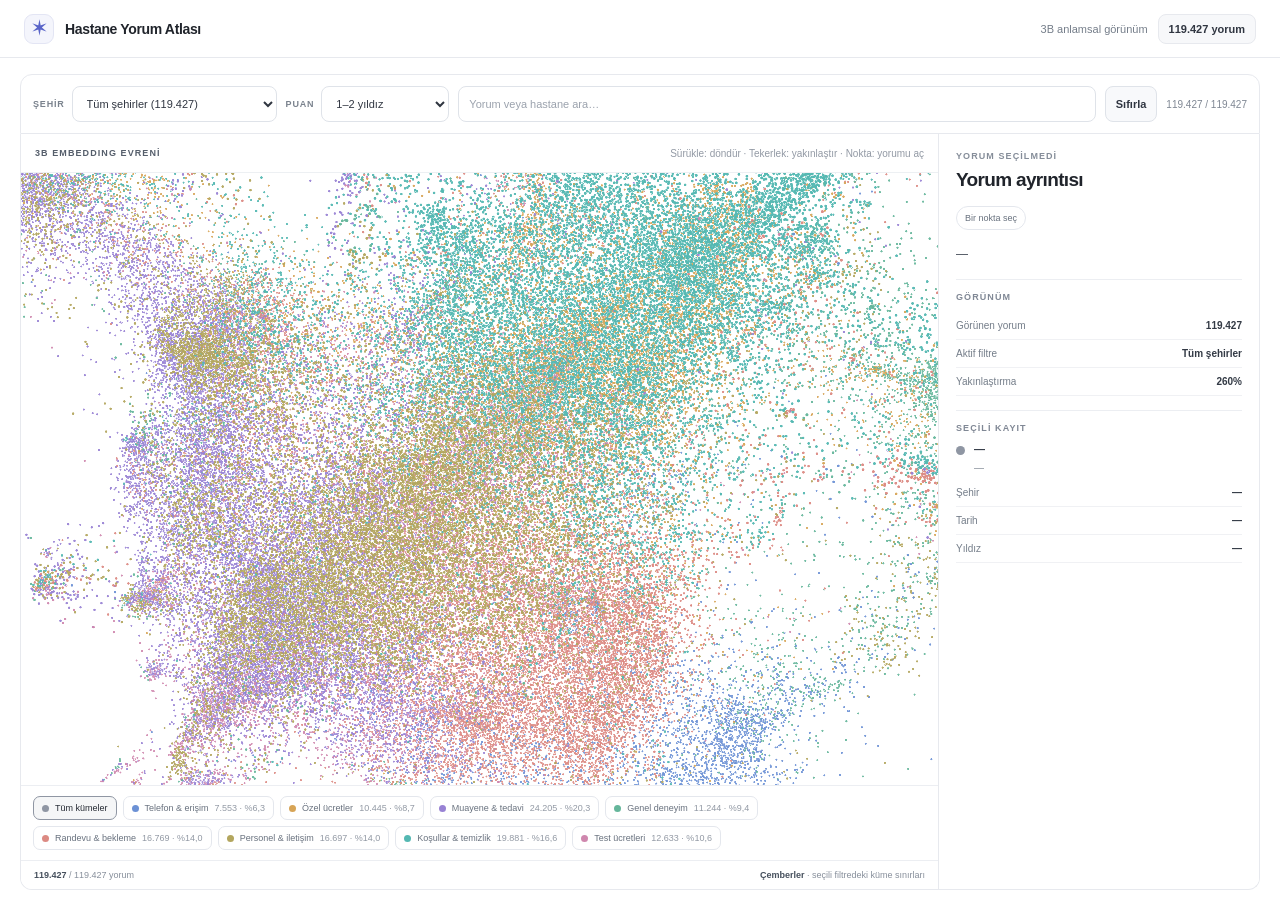
==== index.html @ 1fbe4799 "Initial commit: 3D hospital review atlas" ====
<!doctype html>
<html lang="tr">
<head>
<meta charset="utf-8">
<meta name="viewport" content="width=device-width,initial-scale=1">
<meta name="theme-color" content="#ffffff">
<title>Hastane Yorum Atlas&#305;</title>
<style>
:root{color-scheme:light;--ink:#20242b;--muted:#747d89;--line:#e7e9ee;--surface:#fff;--soft:#f8f9fb;--accent:#5865d8}
*{box-sizing:border-box}html,body{margin:0;min-height:100%;background:#fff;color:var(--ink);font-family:Inter,-apple-system,BlinkMacSystemFont,"Segoe UI",Arial,sans-serif;font-size:13px}body{overflow-x:hidden}
.topbar{height:58px;display:flex;align-items:center;justify-content:space-between;padding:0 24px;border-bottom:1px solid var(--line);background:#fff}.brand{display:flex;align-items:center;gap:11px;font-weight:750;font-size:14px;letter-spacing:-.025em}.brand-mark{width:30px;height:30px;border-radius:9px;border:1px solid #e3e5f4;background:#f4f5fc;color:#5964c8;display:grid;place-items:center;font-size:17px}.topright{display:flex;align-items:center;gap:10px;color:var(--muted);font-size:11px}.count-badge{background:#f7f8fa;border:1px solid var(--line);border-radius:8px;padding:8px 10px;font-variant-numeric:tabular-nums;color:#303641;font-weight:700}
main{padding:16px 20px 22px;max-width:1900px;margin:auto}.toolbar{display:flex;align-items:center;gap:9px;flex-wrap:wrap;padding:11px 12px;border:1px solid var(--line);border-radius:12px 12px 0 0;background:#fff}.control{display:flex;align-items:center;gap:7px}.control label{font-size:9px;letter-spacing:.09em;text-transform:uppercase;color:#7a828d;font-weight:800;white-space:nowrap}.control select,.search-input,.small-btn{height:36px;border:1px solid #dfe3e9;border-radius:8px;background:#fff;color:#303641;padding:0 10px;font:inherit;font-size:11px;outline:none}.control select:focus,.search-input:focus{border-color:#8e98de;box-shadow:0 0 0 3px #6773d514}.city-control select{width:205px}.rating-control select{width:128px}.search-control{flex:1;min-width:170px}.search-input{width:100%;min-width:150px}.search-input::placeholder{color:#9ba2ad}.small-btn{cursor:pointer;font-weight:650;white-space:nowrap;background:#f8f9fb}.small-btn:hover{background:#f0f2f6}.filter-count{margin-left:auto;font-size:10px;color:#7f8793;white-space:nowrap;font-variant-numeric:tabular-nums}
.workspace{display:grid;grid-template-columns:minmax(0,1fr) 320px;border:1px solid var(--line);border-top:0;border-radius:0 0 12px 12px;overflow:hidden;background:#fff;min-height:630px}.map-panel{min-width:0;display:flex;flex-direction:column;border-right:1px solid var(--line)}.mapbar{min-height:39px;padding:9px 14px;display:flex;align-items:center;justify-content:space-between;gap:10px;border-bottom:1px solid #edf0f3;background:#fff}.mapbar-title{font-size:9px;letter-spacing:.12em;font-weight:800;color:#555e6b}.mapbar-help{font-size:10px;color:#9299a4;text-align:right}.canvas-wrap{position:relative;min-height:490px;height:min(68vh,790px);background:#fff;overflow:hidden;touch-action:none}.canvas-wrap canvas{display:block;width:100%;height:100%;outline:none;cursor:grab}.loading-cover{position:absolute;inset:0;z-index:5;display:flex;flex-direction:column;align-items:center;justify-content:center;gap:11px;background:#ffffffef;color:#343b46}.loading-cover[hidden]{display:none}.loader-ring{width:30px;height:30px;border:2px solid #e8eaf1;border-top-color:#6672d5;border-radius:50%;animation:spin .8s linear infinite}@keyframes spin{to{transform:rotate(360deg)}}.loading-text{font-size:12px;font-weight:700}.loading-sub{font-size:10px;color:#89919c}.tooltip{position:absolute;display:none;z-index:4;pointer-events:none;max-width:285px;padding:10px 12px;border:1px solid #e1e4eb;border-radius:9px;background:#fff;box-shadow:0 8px 24px #1b24331a;color:#303641;font-size:10px;line-height:1.55}.tooltip strong{display:block;color:#4954be;font-size:10px;margin-bottom:3px}.legend{display:flex;gap:6px;flex-wrap:wrap;padding:10px 12px;border-top:1px solid #eceef2;border-bottom:1px solid #eceef2;background:#fff}.legend-btn{display:flex;align-items:center;gap:6px;padding:6px 8px;border:1px solid #e4e7ed;border-radius:7px;background:#fff;color:#68717e;font-size:9px;cursor:pointer;transition:background .14s,border-color .14s,color .14s}.legend-btn:hover{border-color:#bac0d0;color:#303641}.legend-btn[aria-pressed="true"]{border-color:var(--topic-color);background:color-mix(in srgb,var(--topic-color) 9%,#fff);color:#262b34}.legend-swatch{width:7px;height:7px;border-radius:50%;background:var(--topic-color);flex:none}.legend-btn small{font-size:9px;color:#9299a4}.map-footer{display:flex;justify-content:space-between;gap:10px;flex-wrap:wrap;padding:9px 13px;color:#878f9b;background:#fff;font-size:9px}.map-footer strong{color:#46505d;font-weight:750}
.side-panel{min-width:0;display:flex;flex-direction:column;gap:14px;padding:17px;background:#fff;max-height:calc(min(68vh,790px) + 39px + 100px);overflow:auto}.side-kicker{font-size:9px;font-weight:800;letter-spacing:.12em;color:#858d99;text-transform:uppercase}.side-panel h2{margin:-7px 0 0;font-size:19px;line-height:1.25;letter-spacing:-.035em;overflow-wrap:anywhere;font-weight:700}.side-meta{display:flex;gap:6px;flex-wrap:wrap}.meta-pill{border:1px solid #e4e7ed;border-radius:99px;background:#fff;padding:6px 8px;color:#68717e;font-size:9px}.rating-pill{background:#faf7ee;border-color:#ece2c7;color:#8a6b2b}.side-text{font-size:12px;line-height:1.8;color:#454d58;margin:0;overflow-wrap:anywhere;white-space:pre-wrap}.side-section{padding-top:12px;border-top:1px solid #eceef2}.side-section h3{font-size:9px;letter-spacing:.12em;color:#808895;margin:0 0 10px;text-transform:uppercase;font-weight:800}.metric-row{display:flex;align-items:flex-start;justify-content:space-between;gap:10px;padding:8px 0;border-bottom:1px solid #f0f1f4;font-size:10px;color:#747d89}.metric-row strong{color:#333a45;font-size:10px;text-align:right;font-variant-numeric:tabular-nums;font-weight:650;max-width:190px;overflow-wrap:anywhere}.cluster-detail{display:flex;align-items:flex-start;gap:9px;margin-bottom:3px}.cluster-detail>div{min-width:0;overflow-wrap:anywhere}.cluster-detail strong{display:block;font-size:11px;color:#343b46;margin-bottom:4px}.cluster-dot{width:9px;height:9px;border-radius:50%;flex:none;margin-top:3px}.muted{color:#89919c;font-size:10px;line-height:1.7}.side-bottom{margin-top:auto;padding-top:12px;border-top:1px solid #eceef2;color:#969da7;font-size:9px;line-height:1.7}
@media(max-width:1100px){main{padding:12px}.workspace{grid-template-columns:minmax(0,1fr) 285px}.city-control select{width:175px}.canvas-wrap{height:60vh;min-height:420px}.side-panel{padding:13px;max-height:calc(60vh + 140px)}}@media(max-width:780px){.topbar{padding:0 13px}main{padding:10px 7px}.workspace{grid-template-columns:1fr}.map-panel{border-right:0}.canvas-wrap{height:58vh;min-height:370px}.side-panel{max-height:none;border-top:1px solid var(--line);padding:15px}.filters{gap:7px}.control{flex:1}.city-control select,.rating-control select{width:100%}.search-control{flex-basis:100%;order:5}.filter-count{margin:0;flex-basis:100%}.mapbar{align-items:flex-start;flex-direction:column;gap:5px}.mapbar-help{text-align:left}.topright .context{display:none}}
@media(prefers-reduced-motion:reduce){.loader-ring{animation:none}.legend-btn{transition:none}}
</style>
</head>
<body>
<header class="topbar"><div class="brand"><span class="brand-mark">&#10038;</span><span>Hastane Yorum Atlas&#305;</span></div><div class="topright"><span class="context">3B anlamsal g&#246;r&#252;n&#252;m</span><span class="count-badge">119.427 yorum</span></div></header>
<main>
<section class="toolbar" aria-label="Filtreler">
 <div class="control city-control"><label for="citySelect">&#350;ehir</label><select id="citySelect"><option value="-1">T&#252;m &#351;ehirler</option></select></div>
 <div class="control rating-control"><label for="ratingSelect">Puan</label><select id="ratingSelect"><option value="0">1&#8211;2 y&#305;ld&#305;z</option><option value="1">Sadece 1 y&#305;ld&#305;z</option><option value="2">Sadece 2 y&#305;ld&#305;z</option></select></div>
 <div class="control search-control"><input class="search-input" id="textSearch" type="search" placeholder="Yorum veya hastane ara&#8230;" aria-label="Yorum veya hastane ara"></div>
 <button class="small-btn" id="resetView" type="button">S&#305;f&#305;rla</button><span class="filter-count" id="filterCount">119.427 yorum</span>
</section>
<section class="workspace">
 <div class="map-panel">
  <div class="mapbar"><span class="mapbar-title">3B EMBEDDING EVREN&#304;</span><span class="mapbar-help">S&#252;r&#252;kle: d&#246;nd&#252;r &middot; Tekerlek: yak&#305;nla&#351;t&#305;r &middot; Nokta: yorumu a&#231;</span></div>
  <div class="canvas-wrap" id="canvasWrap"><canvas id="universe" tabindex="0" aria-label="3 boyutlu yorum embedding evreni"></canvas><div class="tooltip" id="tooltip"></div><div class="loading-cover" id="loading"><div class="loader-ring"></div><div class="loading-text" id="loadingText">3B evren haz&#305;rlan&#305;yor&#8230;</div><div class="loading-sub" id="loadingSub">Ger&#231;ek embedding koordinatlar&#305; y&#252;kleniyor</div></div></div>
  <div class="legend" id="topicLegend" aria-label="K&#252;me filtreleri"><button type="button" class="legend-btn" data-topic="-1" aria-pressed="true" style="--topic-color:#8f96a3"><i class="legend-swatch"></i>T&#252;m k&#252;meler</button></div>
  <div class="map-footer"><span id="visibleSummary"><strong>119.427</strong> yorum</span><span><strong>&#199;emberler</strong> &middot; se&#231;ili filtredeki k&#252;me s&#305;n&#305;rlar&#305;</span></div>
 </div>
 <aside class="side-panel" aria-live="polite">
  <div class="side-kicker" id="detailKicker">YORUM SE&#199;&#304;LMED&#304;</div><h2 id="detailTitle">Yorum ayr&#305;nt&#305;s&#305;</h2>
  <div class="side-meta" id="detailMeta"><span class="meta-pill">Bir nokta se&#231;</span></div>
  <p class="side-text" id="detailText">&#8212;</p>
  <div class="side-section"><h3>G&#246;r&#252;n&#252;m</h3><div class="metric-row"><span>G&#246;r&#252;nen yorum</span><strong id="visibleMetric">119.427</strong></div><div class="metric-row"><span>Aktif filtre</span><strong id="activeFilterMetric">T&#252;m &#351;ehirler</strong></div><div class="metric-row"><span>Yak&#305;nla&#351;t&#305;rma</span><strong id="zoomMetric">100%</strong></div></div>
  <div class="side-section"><h3>Se&#231;ili kay&#305;t</h3><div class="cluster-detail"><i class="cluster-dot" id="detailColor" style="background:#7a82d7"></i><div><strong id="detailCluster">&#8212;</strong><div class="muted" id="detailPlace">&#8212;</div></div></div>
   <div class="metric-row"><span>&#350;ehir</span><strong id="detailCity">&#8212;</strong></div><div class="metric-row"><span>Tarih</span><strong id="detailDate">&#8212;</strong></div><div class="metric-row"><span>Y&#305;ld&#305;z</span><strong id="detailRating">&#8212;</strong></div>
  </div>
 </aside>
</section>
</main>
<script>
(() => {
'use strict';
const $ = id => document.getElementById(id);
const canvas=$('universe'),wrap=$('canvasWrap'),tooltip=$('tooltip');
const gl=canvas.getContext('webgl',{alpha:false,antialias:true,depth:true,stencil:false,preserveDrawingBuffer:false});
let data=null,points=[],places=[],cities=[],topics=[],frameData=null;
let visible=new Int32Array(0),visibleN=0,positions=new Float32Array(0),screenXY=new Float32Array(0),screenDepth=new Float32Array(0),spatial=new Map(),gridCols=1,gridCell=17;
let width=800,height=520,dpr=1,aspect=1,zoom=2.6,yaw=.52,pitch=-.2,panX=0,panY=0,cityFilter=-1,ratingFilter=0,topicFilter=-1,searchTerm='',selectedPoint=-1,hoveredPoint=-1,drag=null,didDrag=false,glProgram=null,pointBuffer=null,lineBuffer=null,markerBuffer=null,glReady=false;
const COLORS=['#6c91d5','#d7a456','#9882d4','#65b69b','#dc8a83','#b3a65e','#54b8b2','#cf87ae'];
const compact=n=>Number(n||0).toLocaleString('tr-TR');
const U=(...codes)=>String.fromCharCode(...codes);
const CITY_ALL='T'+U(252)+'m '+U(351)+'ehirler';
const CITY_UNKNOWN=U(350)+'ehir bilinmiyor';
const DASH=U(8212);

const dateFromDay=d=>{const x=new Date(Date.UTC(2000,0,1)+Number(d)*86400000);return x.toLocaleDateString('tr-TR',{day:'2-digit',month:'long',year:'numeric',timeZone:'UTC'})};
const esc=s=>String(s??'').replace(/[&<>"']/g,c=>({'&':'&amp;','<':'&lt;','>':'&gt;','"':'&quot;',"'":'&#39;'}[c]));
function setLoading(a,b){$('loadingText').textContent=a;$('loadingSub').textContent=b}
function rgba(hex,a){const h=hex.replace('#','');return 'rgba('+parseInt(h.slice(0,2),16)+','+parseInt(h.slice(2,4),16)+','+parseInt(h.slice(4,6),16)+','+a+')'}
function initGL(){
 if(!gl)throw new Error('WebGL etkin degil. Guncel Chrome veya Edge ile ac.');
 const vs=`attribute vec3 aPosition; attribute vec3 aColor; attribute float aSize; uniform vec2 uCanvas; uniform float uYaw; uniform float uPitch; uniform float uZoom; uniform float uPixelRatio; uniform vec2 uPan; varying vec3 vColor; varying float vAlpha; void main(){float cy=cos(uYaw),sy=sin(uYaw),cx=cos(uPitch),sx=sin(uPitch);float rx=cy*aPosition.x+sy*aPosition.z;float rz=-sy*aPosition.x+cy*aPosition.z;float ry=cx*aPosition.y-sx*rz;float rz2=sx*aPosition.y+cx*rz;float dist=max(0.22,3.4-rz2);float focal=1.85*uZoom;float aspect=uCanvas.x/uCanvas.y;float nx=rx*focal/aspect+2.0*uPan.x/uCanvas.x*dist;float ny=ry*focal-2.0*uPan.y/uCanvas.y*dist;float far=50.0,near=0.08;float zc=((far+near)/(far-near))*dist-(2.0*far*near)/(far-near);gl_Position=vec4(nx,ny,zc,dist);gl_PointSize=aSize*uPixelRatio*clamp(2.65/dist,0.75,3.6)*clamp(sqrt(sqrt(uZoom)),1.0,1.8);vColor=aColor;vAlpha=clamp(1.12-dist*0.065,0.55,1.0);}`;
 const fs=`precision mediump float; varying vec3 vColor; varying float vAlpha; uniform float uRound; void main(){float a=1.0;if(uRound>0.5){float d=length(gl_PointCoord-vec2(0.5));if(uRound>1.5){if(d<0.32||d>0.5)discard;a=1.0-smoothstep(0.44,0.5,d);}else{if(d>0.5)discard;a=1.0-smoothstep(0.28,0.5,d);}}gl_FragColor=vec4(vColor,a*vAlpha);}`;
 const compile=(type,src)=>{const sh=gl.createShader(type);gl.shaderSource(sh,src);gl.compileShader(sh);if(!gl.getShaderParameter(sh,gl.COMPILE_STATUS))throw new Error(gl.getShaderInfoLog(sh)||'Shader derlenemedi');return sh};
 glProgram=gl.createProgram();gl.attachShader(glProgram,compile(gl.VERTEX_SHADER,vs));gl.attachShader(glProgram,compile(gl.FRAGMENT_SHADER,fs));gl.linkProgram(glProgram);if(!gl.getProgramParameter(glProgram,gl.LINK_STATUS))throw new Error(gl.getProgramInfoLog(glProgram)||'WebGL program baglanamadi');gl.useProgram(glProgram);
 glProgram.aPosition=gl.getAttribLocation(glProgram,'aPosition');glProgram.aColor=gl.getAttribLocation(glProgram,'aColor');glProgram.aSize=gl.getAttribLocation(glProgram,'aSize');
 for(const n of ['uCanvas','uYaw','uPitch','uZoom','uPixelRatio','uPan','uRound'])glProgram[n]=gl.getUniformLocation(glProgram,n);
 pointBuffer=gl.createBuffer();lineBuffer=gl.createBuffer();markerBuffer=gl.createBuffer();gl.enable(gl.BLEND);gl.blendFunc(gl.SRC_ALPHA,gl.ONE_MINUS_SRC_ALPHA);gl.enable(gl.DEPTH_TEST);gl.depthFunc(gl.LEQUAL);glReady=true;
}
function setupAttrs(buffer){gl.bindBuffer(gl.ARRAY_BUFFER,buffer);const stride=7*4;gl.enableVertexAttribArray(glProgram.aPosition);gl.vertexAttribPointer(glProgram.aPosition,3,gl.FLOAT,false,stride,0);gl.enableVertexAttribArray(glProgram.aColor);gl.vertexAttribPointer(glProgram.aColor,3,gl.FLOAT,false,stride,12);gl.enableVertexAttribArray(glProgram.aSize);gl.vertexAttribPointer(glProgram.aSize,1,gl.FLOAT,false,stride,24)}
async function loadData(){
 initGL();setLoading('3B evren yukleniyor...','119 bin yorumun uzaydaki koordinatlari okunuyor');
 const response=await fetch('./review-universe.json.gz',{cache:'no-store'});if(!response.ok)throw new Error('Yorum verisi yuklenemedi (HTTP '+response.status+').');if(!('DecompressionStream'in window))throw new Error('Bu tarayici sikistirilmis veriyi acamiyor.');
 const stream=response.body.pipeThrough(new DecompressionStream('gzip'));const raw=await new Response(stream).text();setLoading('Noktalar hazirlaniyor...','3B koordinatlar ve filtreler baglaniyor');data=JSON.parse(raw);
 if(data.dimensions!==3||data.points.some(p=>p.length!==9))throw new Error('3B koordinat dosyasi henuz hazir degil. Sayfayi yenile.');
 points=data.points;places=data.places;cities=data.cities;topics=data.topics;screenXY=new Float32Array(points.length*2);screenDepth=new Float32Array(points.length);positions=new Float32Array(points.length*3);
 let sum=[0,0,0];for(const p of points){sum[0]+=p[0];sum[1]+=p[1];sum[2]+=p[2]}const mean=sum.map(v=>v/points.length);let sq=[0,0,0];for(const p of points)for(let a=0;a<3;a++)sq[a]+=(p[a]-mean[a])**2;const sd=sq.map(v=>Math.sqrt(v/points.length));const scale=Math.max(...sd);
 let radii=new Float32Array(points.length);for(let i=0;i<points.length;i++){const p=points[i];let x=(p[0]-mean[0])/scale,y=(p[1]-mean[1])/scale,z=(p[2]-mean[2])/scale;positions[i*3]=x;positions[i*3+1]=y;positions[i*3+2]=z;radii[i]=Math.hypot(x,y,z)}radii.sort();const r90=radii[Math.floor((radii.length-1)*.90)];const factor=1.3/Math.max(r90,1e-5);for(let i=0;i<positions.length;i++)positions[i]*=factor;
 $('citySelect').innerHTML='<option value="-1">T&#252;m &#351;ehirler ('+compact(data.count)+')</option>'+cities.map(c=>'<option value="'+c.id+'">'+esc(c.name)+' &middot; '+compact(c.count)+'</option>').join('');
 $('topicLegend').innerHTML='<button type="button" class="legend-btn" data-topic="-1" aria-pressed="true" style="--topic-color:#8f96a3"><i class="legend-swatch"></i>T&#252;m k&#252;meler</button>'+topics.map((t,i)=>'<button type="button" class="legend-btn" data-topic="'+t.id+'" aria-pressed="false" style="--topic-color:'+COLORS[i]+'"><i class="legend-swatch"></i>'+esc(t.short)+' <small>'+compact(t.count)+' &middot; %'+Number(t.share||0).toLocaleString('tr-TR',{minimumFractionDigits:1,maximumFractionDigits:1})+'</small></button>').join('');
 $('topicLegend').querySelectorAll('[data-topic]').forEach(b=>b.addEventListener('click',()=>{topicFilter=Number(b.dataset.topic);selectedPoint=-1;showDefaultDetail();rebuildVisible()}));
 $('loading').hidden=true;zoom=2.6;yaw=.52;pitch=-.2;panX=0;panY=0;sizeCanvas();rebuildVisible();
}
function sizeCanvas(){const r=wrap.getBoundingClientRect();width=Math.max(300,r.width);height=Math.max(300,r.height);dpr=Math.min(window.devicePixelRatio||1,2);canvas.width=Math.round(width*dpr);canvas.height=Math.round(height*dpr);canvas.style.width=width+'px';canvas.style.height=height+'px';if(glReady){gl.viewport(0,0,canvas.width,canvas.height);draw()}}
function projectIndex(i){const x=positions[i*3],y=positions[i*3+1],z=positions[i*3+2],cy=Math.cos(yaw),sy=Math.sin(yaw),cx=Math.cos(pitch),sx=Math.sin(pitch);const rx=cy*x+sy*z,rz=-sy*x+cy*z,ry=cx*y-sx*rz,rz2=sx*y+cx*rz,dist=Math.max(.22,3.4-rz2),f=1.85*zoom;return [width/2+rx*f*height/(2*dist)+panX,height/2-ry*f*height/(2*dist)+panY,dist]}
function quantile(a,q){if(!a.length)return 0;a.sort((x,y)=>x-y);return a[Math.min(a.length-1,Math.floor((a.length-1)*q))]}
function hexRGB(hex){return [parseInt(hex.slice(1,3),16)/255,parseInt(hex.slice(3,5),16)/255,parseInt(hex.slice(5,7),16)/255]}
function makeBuffers(){const stride=7;const arr=new Float32Array(visibleN*stride);let n=0;for(const i of visible){const p=points[i],pos=i*3,col=hexRGB(COLORS[p[3]]||'#9ba2ac');arr[n++]=positions[pos];arr[n++]=positions[pos+1];arr[n++]=positions[pos+2];arr[n++]=col[0];arr[n++]=col[1];arr[n++]=col[2];arr[n++]=2.7}gl.bindBuffer(gl.ARRAY_BUFFER,pointBuffer);gl.bufferData(gl.ARRAY_BUFFER,arr,gl.DYNAMIC_DRAW);frameData={pointVertices:visibleN,lineVertices:0};}
function draw(rebuildHitMap=true){
 if(!data||!glReady)return;
 gl.viewport(0,0,canvas.width,canvas.height);gl.clearColor(1,1,1,1);gl.clear(gl.COLOR_BUFFER_BIT|gl.DEPTH_BUFFER_BIT);gl.useProgram(glProgram);
 gl.uniform2f(glProgram.uCanvas,width,height);gl.uniform1f(glProgram.uYaw,yaw);gl.uniform1f(glProgram.uPitch,pitch);gl.uniform1f(glProgram.uZoom,zoom);gl.uniform1f(glProgram.uPixelRatio,dpr);gl.uniform2f(glProgram.uPan,panX,panY);
 gl.uniform1f(glProgram.uRound,1);setupAttrs(pointBuffer);gl.drawArrays(gl.POINTS,0,frameData?frameData.pointVertices:0);
 if(rebuildHitMap){
  spatial=new Map();gridCols=Math.max(1,Math.ceil(width/gridCell));
  for(let z=0;z<visible.length;z++){const i=visible[z],[x,y,d]=projectIndex(i);screenXY[i*2]=x;screenXY[i*2+1]=y;screenDepth[i]=d;if(x < -6||y < -6||x>width+6||y>height+6)continue;const key=Math.floor(y/gridCell)*gridCols+Math.floor(x/gridCell);let a=spatial.get(key);if(!a){a=[];spatial.set(key,a)}a.push(i)}
 }
 gl.disable(gl.DEPTH_TEST);
 if(selectedPoint>=0&&isVisible(selectedPoint))drawHighlight(selectedPoint,true);
 if(hoveredPoint>=0&&hoveredPoint!==selectedPoint&&isVisible(hoveredPoint))drawHighlight(hoveredPoint,false);
 gl.enable(gl.DEPTH_TEST);
}
function drawHighlight(i,isSelected){
 const p=points[i];if(!p)return;
 const pos=i*3,col=hexRGB(COLORS[p[3]]||'#6978dc');
 const emit=(size,rgb,mode)=>{const v=new Float32Array([positions[pos],positions[pos+1],positions[pos+2],rgb[0],rgb[1],rgb[2],size]);gl.bindBuffer(gl.ARRAY_BUFFER,markerBuffer);gl.bufferData(gl.ARRAY_BUFFER,v,gl.DYNAMIC_DRAW);setupAttrs(markerBuffer);gl.uniform1f(glProgram.uRound,mode);gl.drawArrays(gl.POINTS,0,1)};
 // Soft topic-coloured halo, bright outline, then a white core make the target unmistakable.
 emit(isSelected?15:11,col,1);
 emit(isSelected?19:14,[0.98,0.99,1.0],2);
 emit(isSelected?5.2:4.1,[1.0,1.0,1.0],1);
}
function rebuildVisible(){if(!data)return;const ids=[],terms=searchTerm?searchTerm.toLocaleLowerCase('tr-TR'):'';for(let i=0;i<points.length;i++){const p=points[i];if(cityFilter>=0&&p[4]!==cityFilter)continue;if(topicFilter>=0&&p[3]!==topicFilter)continue;if(ratingFilter>0&&p[5]!==ratingFilter)continue;if(terms&& !String(p[8]).toLocaleLowerCase('tr-TR').includes(terms)&&!(places[p[7]]?.name||'').toLocaleLowerCase('tr-TR').includes(terms))continue;ids.push(i)}visible=Int32Array.from(ids);visibleN=visible.length;makeBuffers();if(hoveredPoint>=0&&!isVisible(hoveredPoint))hoveredPoint=-1;renderFilters();draw();if(selectedPoint>=0&&!isVisible(selectedPoint)){selectedPoint=-1;showDefaultDetail()}}
function isVisible(i){const p=points[i];return(cityFilter<0||p[4]===cityFilter)&&(topicFilter<0||p[3]===topicFilter)&&(!ratingFilter||p[5]===ratingFilter)&&(!searchTerm||(String(p[8]).toLocaleLowerCase('tr-TR').includes(searchTerm.toLocaleLowerCase('tr-TR'))||(places[p[7]]?.name||'').toLocaleLowerCase('tr-TR').includes(searchTerm.toLocaleLowerCase('tr-TR'))))}
function renderFilters(){
 $('topicLegend').querySelectorAll('[data-topic]').forEach(b=>b.setAttribute('aria-pressed',String(Number(b.dataset.topic)===topicFilter)));
 $('filterCount').textContent=compact(visibleN)+' / '+compact(points.length);$('visibleMetric').textContent=compact(visibleN);
 $('activeFilterMetric').textContent=(cityFilter<0?CITY_ALL:(cities[cityFilter]?.name||CITY_UNKNOWN))+(topicFilter>=0?' '+U(183)+' '+topics[topicFilter].short:'');
 $('zoomMetric').textContent=Math.round(zoom*100)+'%';$('visibleSummary').innerHTML='<strong>'+compact(visibleN)+'</strong> / '+compact(points.length)+' yorum';
}
function nearestAt(x,y){const gx=Math.floor(x/gridCell),gy=Math.floor(y/gridCell);let best=-1,bd=19*19,bdepth=Infinity;for(let dy=-1;dy<=1;dy++)for(let dx=-1;dx<=1;dx++){const a=spatial.get((gy+dy)*gridCols+(gx+dx));if(!a)continue;for(const i of a){const dx=screenXY[i*2]-x,dy=screenXY[i*2+1]-y,d=dx*dx+dy*dy,dep=screenDepth[i];if(d<bd||(d===bd&&dep<bdepth)){bd=d;best=i;bdepth=dep}}}return best}
function showPoint(i){if(i<0||!points[i])return;selectedPoint=i;const p=points[i],place=places[p[7]]||{name:'Tesis bilgisi yok'},city=cities[p[4]]?.name||CITY_UNKNOWN,topic=topics[p[3]];$('detailKicker').textContent='YORUM KAYDI';$('detailTitle').textContent=topic.label;$('detailMeta').innerHTML='<span class="meta-pill rating-pill">'+String.fromCharCode(9733).repeat(p[5])+' &#183; '+p[5]+'/5</span><span class="meta-pill">'+esc(city)+'</span><span class="meta-pill">'+esc(dateFromDay(p[6]))+'</span>';$('detailText').textContent=p[8]||'(Yorum metni yok.)';$('detailPlace').textContent=place.name||'Tesis bilinmiyor';$('detailCluster').textContent=topic.label;$('detailColor').style.background=COLORS[p[3]];$('detailDate').textContent=dateFromDay(p[6]);$('detailCity').textContent=city;$('detailRating').textContent=p[5]+'/5';draw()}
function showDefaultDetail(){$('detailKicker').textContent='YORUM SE'+U(199,304)+'LMED'+U(304);$('detailTitle').textContent='Yorum ayr'+U(305)+'nt'+U(305)+'s'+U(305);$('detailMeta').innerHTML='<span class="meta-pill">Bir nokta se&#231;</span>';$('detailText').textContent=DASH;$('detailPlace').textContent=DASH;$('detailCluster').textContent=DASH;$('detailColor').style.background='#8f96a3';$('detailDate').textContent=DASH;$('detailCity').textContent=DASH;$('detailRating').textContent=DASH}
function pointerPos(e){const r=canvas.getBoundingClientRect();return [e.clientX-r.left,e.clientY-r.top]}
function updateTooltip(i,x,y){
 if(i<0){tooltip.style.display='none';return}
 const p=points[i],place=places[p[7]]||{name:''},topic=topics[p[3]],city=cities[p[4]]?.name||CITY_UNKNOWN;
 tooltip.innerHTML='<strong>'+esc(topic.short)+' '+U(183)+' '+p[5]+'/5</strong>'+esc(place.name)+'<br>'+esc(city)+' '+U(183)+' '+esc(dateFromDay(p[6]))+'<br>'+esc(String(p[8]).slice(0,130))+(String(p[8]).length>130?U(8230):'');
 tooltip.style.display='block';const tw=tooltip.offsetWidth,th=tooltip.offsetHeight;tooltip.style.left=Math.max(8,Math.min(width-tw-8,x+13))+'px';tooltip.style.top=Math.max(8,Math.min(height-th-8,y+13))+'px';
}
function resetView(){zoom=2.6;yaw=.52;pitch=-.2;panX=0;panY=0;cityFilter=-1;ratingFilter=0;topicFilter=-1;searchTerm='';selectedPoint=-1;hoveredPoint=-1;$('citySelect').value='-1';$('ratingSelect').value='0';$('textSearch').value='';tooltip.style.display='none';showDefaultDetail();rebuildVisible()}
canvas.addEventListener('pointerdown',e=>{const [x,y]=pointerPos(e);drag={x,y,panX,panY,yaw,pitch};didDrag=false;canvas.setPointerCapture(e.pointerId);canvas.style.cursor='grabbing'});
canvas.addEventListener('pointermove',e=>{const [x,y]=pointerPos(e);if(drag){const dx=x-drag.x,dy=y-drag.y;if(Math.abs(dx)+Math.abs(dy)>2)didDrag=true;if(didDrag){if(e.shiftKey){panX=drag.panX+dx;panY=drag.panY+dy}else{yaw=drag.yaw+dx*.008;pitch=Math.max(-1.48,Math.min(1.48,drag.pitch+dy*.008))}draw()}return}const i=nearestAt(x,y);if(i!==hoveredPoint){hoveredPoint=i;draw(false)}canvas.style.cursor=i>=0?'pointer':'grab';updateTooltip(i,x,y)});
canvas.addEventListener('pointerup',e=>{if(!drag)return;const [x,y]=pointerPos(e);if(!didDrag){const i=nearestAt(x,y);if(i>=0)showPoint(i)}drag=null;canvas.style.cursor='grab'});canvas.addEventListener('pointercancel',()=>{drag=null;canvas.style.cursor='grab'});canvas.addEventListener('pointerleave',()=>{if(!drag){tooltip.style.display='none';if(hoveredPoint>=0){hoveredPoint=-1;draw(false)}}});
canvas.addEventListener('wheel',e=>{e.preventDefault();const r=canvas.getBoundingClientRect(),mx=e.clientX-r.left,my=e.clientY-r.top,old=zoom;zoom=Math.max(.25,Math.min(50,zoom*(e.deltaY<0?1.18:1/1.18)));const ratio=zoom/old;panX=mx-width/2-(mx-width/2-panX)*ratio;panY=my-height/2-(my-height/2-panY)*ratio;draw();renderFilters()},{passive:false});canvas.addEventListener('dblclick',e=>{const r=canvas.getBoundingClientRect(),mx=e.clientX-r.left,my=e.clientY-r.top,old=zoom;zoom=Math.min(50,zoom*1.7);const ratio=zoom/old;panX=mx-width/2-(mx-width/2-panX)*ratio;panY=my-height/2-(my-height/2-panY)*ratio;draw();renderFilters()});canvas.addEventListener('keydown',e=>{if(e.key==='Enter'||e.key===' '){e.preventDefault();const i=nearestAt(width/2,height/2);if(i>=0)showPoint(i)}else if(e.key==='ArrowLeft'){yaw-=.1;draw()}else if(e.key==='ArrowRight'){yaw+=.1;draw()}else if(e.key==='ArrowUp'){pitch=Math.max(-1.48,pitch-.1);draw()}else if(e.key==='ArrowDown'){pitch=Math.min(1.48,pitch+.1);draw()}else if(e.key==='+'||e.key==='='){zoom=Math.min(50,zoom*1.2);draw();renderFilters()}else if(e.key==='-'){zoom=Math.max(.25,zoom/1.2);draw();renderFilters()}});
$('citySelect').addEventListener('change',()=>{cityFilter=Number($('citySelect').value);selectedPoint=-1;showDefaultDetail();rebuildVisible()});$('ratingSelect').addEventListener('change',()=>{ratingFilter=Number($('ratingSelect').value);selectedPoint=-1;showDefaultDetail();rebuildVisible()});let timer=null;$('textSearch').addEventListener('input',()=>{clearTimeout(timer);timer=setTimeout(()=>{searchTerm=$('textSearch').value.trim();selectedPoint=-1;showDefaultDetail();rebuildVisible()},160)});$('resetView').addEventListener('click',resetView);window.addEventListener('resize',sizeCanvas);
showDefaultDetail();loadData().catch(err=>{console.error(err);$('loading').hidden=false;$('loadingText').textContent='Evren acilamadi';$('loadingSub').textContent=err.message||String(err);$('loading').querySelector('.loader-ring').style.display='none'});
})();
</script>
</body>
</html>
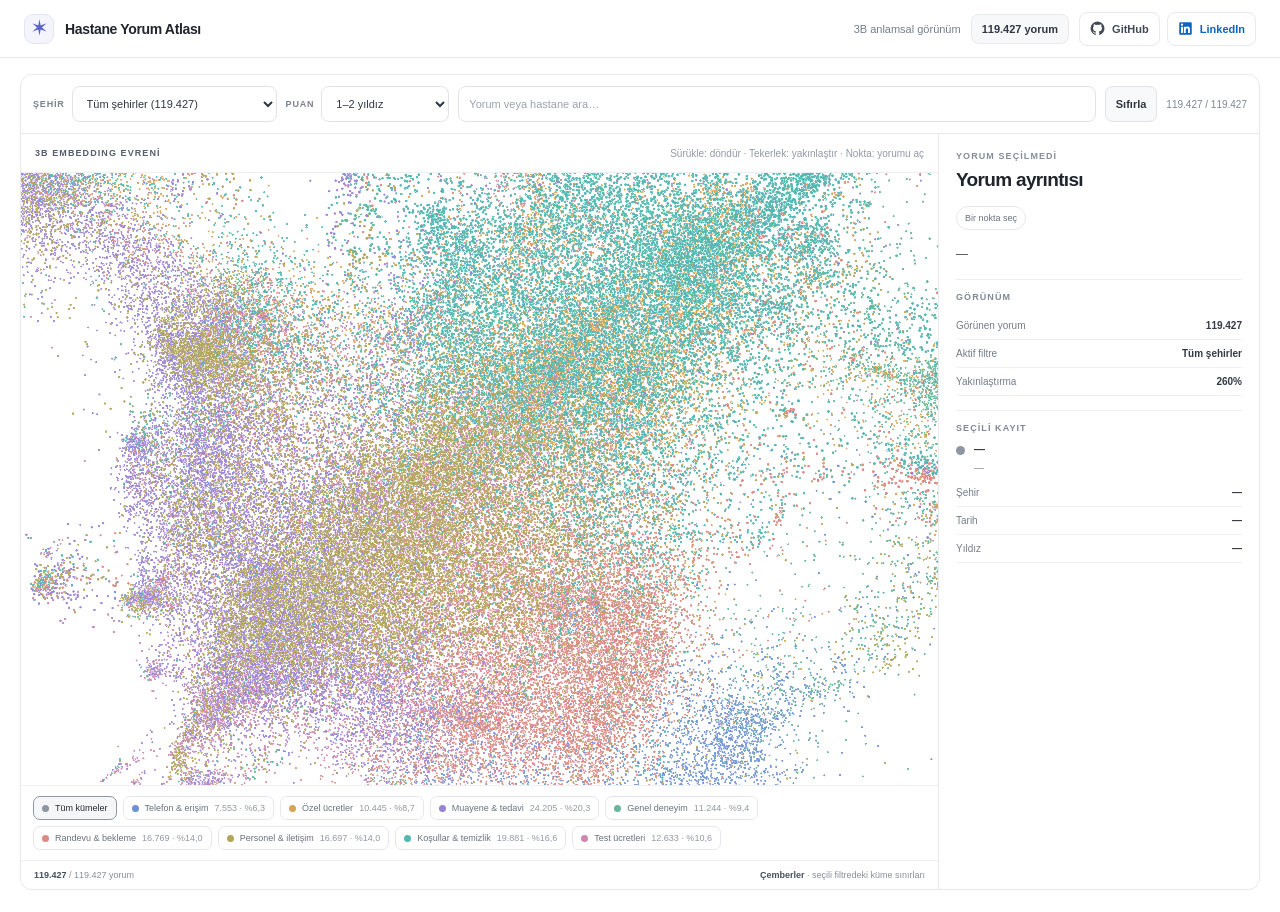
==== commit 047b6dcf: "feat: add GitHub and LinkedIn navbar links" ====
--- a/index.html
+++ b/index.html
@@ -13,11 +13,13 @@
 .workspace{display:grid;grid-template-columns:minmax(0,1fr) 320px;border:1px solid var(--line);border-top:0;border-radius:0 0 12px 12px;overflow:hidden;background:#fff;min-height:630px}.map-panel{min-width:0;display:flex;flex-direction:column;border-right:1px solid var(--line)}.mapbar{min-height:39px;padding:9px 14px;display:flex;align-items:center;justify-content:space-between;gap:10px;border-bottom:1px solid #edf0f3;background:#fff}.mapbar-title{font-size:9px;letter-spacing:.12em;font-weight:800;color:#555e6b}.mapbar-help{font-size:10px;color:#9299a4;text-align:right}.canvas-wrap{position:relative;min-height:490px;height:min(68vh,790px);background:#fff;overflow:hidden;touch-action:none}.canvas-wrap canvas{display:block;width:100%;height:100%;outline:none;cursor:grab}.loading-cover{position:absolute;inset:0;z-index:5;display:flex;flex-direction:column;align-items:center;justify-content:center;gap:11px;background:#ffffffef;color:#343b46}.loading-cover[hidden]{display:none}.loader-ring{width:30px;height:30px;border:2px solid #e8eaf1;border-top-color:#6672d5;border-radius:50%;animation:spin .8s linear infinite}@keyframes spin{to{transform:rotate(360deg)}}.loading-text{font-size:12px;font-weight:700}.loading-sub{font-size:10px;color:#89919c}.tooltip{position:absolute;display:none;z-index:4;pointer-events:none;max-width:285px;padding:10px 12px;border:1px solid #e1e4eb;border-radius:9px;background:#fff;box-shadow:0 8px 24px #1b24331a;color:#303641;font-size:10px;line-height:1.55}.tooltip strong{display:block;color:#4954be;font-size:10px;margin-bottom:3px}.legend{display:flex;gap:6px;flex-wrap:wrap;padding:10px 12px;border-top:1px solid #eceef2;border-bottom:1px solid #eceef2;background:#fff}.legend-btn{display:flex;align-items:center;gap:6px;padding:6px 8px;border:1px solid #e4e7ed;border-radius:7px;background:#fff;color:#68717e;font-size:9px;cursor:pointer;transition:background .14s,border-color .14s,color .14s}.legend-btn:hover{border-color:#bac0d0;color:#303641}.legend-btn[aria-pressed="true"]{border-color:var(--topic-color);background:color-mix(in srgb,var(--topic-color) 9%,#fff);color:#262b34}.legend-swatch{width:7px;height:7px;border-radius:50%;background:var(--topic-color);flex:none}.legend-btn small{font-size:9px;color:#9299a4}.map-footer{display:flex;justify-content:space-between;gap:10px;flex-wrap:wrap;padding:9px 13px;color:#878f9b;background:#fff;font-size:9px}.map-footer strong{color:#46505d;font-weight:750}
 .side-panel{min-width:0;display:flex;flex-direction:column;gap:14px;padding:17px;background:#fff;max-height:calc(min(68vh,790px) + 39px + 100px);overflow:auto}.side-kicker{font-size:9px;font-weight:800;letter-spacing:.12em;color:#858d99;text-transform:uppercase}.side-panel h2{margin:-7px 0 0;font-size:19px;line-height:1.25;letter-spacing:-.035em;overflow-wrap:anywhere;font-weight:700}.side-meta{display:flex;gap:6px;flex-wrap:wrap}.meta-pill{border:1px solid #e4e7ed;border-radius:99px;background:#fff;padding:6px 8px;color:#68717e;font-size:9px}.rating-pill{background:#faf7ee;border-color:#ece2c7;color:#8a6b2b}.side-text{font-size:12px;line-height:1.8;color:#454d58;margin:0;overflow-wrap:anywhere;white-space:pre-wrap}.side-section{padding-top:12px;border-top:1px solid #eceef2}.side-section h3{font-size:9px;letter-spacing:.12em;color:#808895;margin:0 0 10px;text-transform:uppercase;font-weight:800}.metric-row{display:flex;align-items:flex-start;justify-content:space-between;gap:10px;padding:8px 0;border-bottom:1px solid #f0f1f4;font-size:10px;color:#747d89}.metric-row strong{color:#333a45;font-size:10px;text-align:right;font-variant-numeric:tabular-nums;font-weight:650;max-width:190px;overflow-wrap:anywhere}.cluster-detail{display:flex;align-items:flex-start;gap:9px;margin-bottom:3px}.cluster-detail>div{min-width:0;overflow-wrap:anywhere}.cluster-detail strong{display:block;font-size:11px;color:#343b46;margin-bottom:4px}.cluster-dot{width:9px;height:9px;border-radius:50%;flex:none;margin-top:3px}.muted{color:#89919c;font-size:10px;line-height:1.7}.side-bottom{margin-top:auto;padding-top:12px;border-top:1px solid #eceef2;color:#969da7;font-size:9px;line-height:1.7}
 @media(max-width:1100px){main{padding:12px}.workspace{grid-template-columns:minmax(0,1fr) 285px}.city-control select{width:175px}.canvas-wrap{height:60vh;min-height:420px}.side-panel{padding:13px;max-height:calc(60vh + 140px)}}@media(max-width:780px){.topbar{padding:0 13px}main{padding:10px 7px}.workspace{grid-template-columns:1fr}.map-panel{border-right:0}.canvas-wrap{height:58vh;min-height:370px}.side-panel{max-height:none;border-top:1px solid var(--line);padding:15px}.filters{gap:7px}.control{flex:1}.city-control select,.rating-control select{width:100%}.search-control{flex-basis:100%;order:5}.filter-count{margin:0;flex-basis:100%}.mapbar{align-items:flex-start;flex-direction:column;gap:5px}.mapbar-help{text-align:left}.topright .context{display:none}}
-@media(prefers-reduced-motion:reduce){.loader-ring{animation:none}.legend-btn{transition:none}}
+ .social-links{display:flex;align-items:center;gap:7px}.social-link{display:inline-flex;align-items:center;justify-content:center;gap:7px;min-height:34px;padding:0 10px;border:1px solid var(--line);border-radius:8px;background:#fff;color:#424955;text-decoration:none;font-size:11px;font-weight:650;white-space:nowrap;transition:background .14s,border-color .14s,color .14s}.social-link:hover{background:#f8f9fb;border-color:#cbd0da;color:#20242b}.social-link:focus-visible{outline:2px solid #7b86dd;outline-offset:2px}.social-link svg{width:15px;height:15px;display:block;flex:none}.social-link.linkedin{color:#0a66c2}.social-link.linkedin:hover{background:#f2f8fd;border-color:#bdd8f0;color:#084f95}
+ @media(max-width:480px){.topbar{padding:0 10px;gap:8px}.topright{gap:6px}.topright .count-badge{display:none}.social-links{gap:5px}.social-link{width:34px;min-height:34px;height:34px;padding:0}.social-link span{display:none}}
+ @media(prefers-reduced-motion:reduce){.loader-ring{animation:none}.legend-btn,.social-link{transition:none}}
 </style>
 </head>
 <body>
-<header class="topbar"><div class="brand"><span class="brand-mark">&#10038;</span><span>Hastane Yorum Atlas&#305;</span></div><div class="topright"><span class="context">3B anlamsal g&#246;r&#252;n&#252;m</span><span class="count-badge">119.427 yorum</span></div></header>
+<header class="topbar"><div class="brand"><span class="brand-mark">&#10038;</span><span>Hastane Yorum Atlas&#305;</span></div><div class="topright"><span class="context">3B anlamsal g&#246;r&#252;n&#252;m</span><span class="count-badge">119.427 yorum</span><nav class="social-links" aria-label="Sosyal profiller"><a class="social-link" href="https://github.com/mo-tunn/" target="_blank" rel="noopener noreferrer" aria-label="GitHub profilim (yeni sekmede a&#231;&#305;l&#305;r)"><svg viewBox="0 0 24 24" aria-hidden="true" fill="currentColor"><path d="M12 .9a11.1 11.1 0 0 0-3.51 21.63c.56.1.76-.24.76-.54v-2.08c-3.1.67-3.76-1.32-3.76-1.32-.5-1.29-1.24-1.63-1.24-1.63-1.02-.7.08-.69.08-.69 1.13.08 1.73 1.16 1.73 1.16 1 1.71 2.62 1.22 3.26.93.1-.73.4-1.22.71-1.5-2.48-.28-5.09-1.24-5.09-5.52 0-1.22.44-2.22 1.16-3-.12-.29-.5-1.42.11-2.95 0 0 .95-.3 3.05 1.15a10.6 10.6 0 0 1 5.55 0c2.1-1.45 3.05-1.15 3.05-1.15.61 1.53.23 2.66.11 2.95.72.78 1.16 1.78 1.16 3 0 4.29-2.62 5.24-5.11 5.51.4.35.76 1.03.76 2.08v3.06c0 .3.2.65.77.54A11.1 11.1 0 0 0 12 .9Z"/></svg><span>GitHub</span></a><a class="social-link linkedin" href="https://www.linkedin.com/in/metehan-kizilcik/" target="_blank" rel="noopener noreferrer" aria-label="LinkedIn profilim (yeni sekmede a&#231;&#305;l&#305;r)"><svg viewBox="0 0 24 24" aria-hidden="true" fill="currentColor"><path d="M20.45 2H3.55A1.55 1.55 0 0 0 2 3.55v16.9A1.55 1.55 0 0 0 3.55 22h16.9A1.55 1.55 0 0 0 22 20.45V3.55A1.55 1.55 0 0 0 20.45 2ZM8 19H4.9V9H8ZM6.45 7.63a1.8 1.8 0 1 1 .02-3.6 1.8 1.8 0 0 1-.02 3.6ZM19.1 19H16v-4.87c0-1.16-.02-2.65-1.62-2.65-1.62 0-1.87 1.26-1.87 2.57V19H9.4V9h2.98v1.37h.04a3.27 3.27 0 0 1 2.94-1.62c3.15 0 3.74 2.07 3.74 4.77Z"/></svg><span>LinkedIn</span></a></nav></div></header>
 <main>
 <section class="toolbar" aria-label="Filtreler">
  <div class="control city-control"><label for="citySelect">&#350;ehir</label><select id="citySelect"><option value="-1">T&#252;m &#351;ehirler</option></select></div>
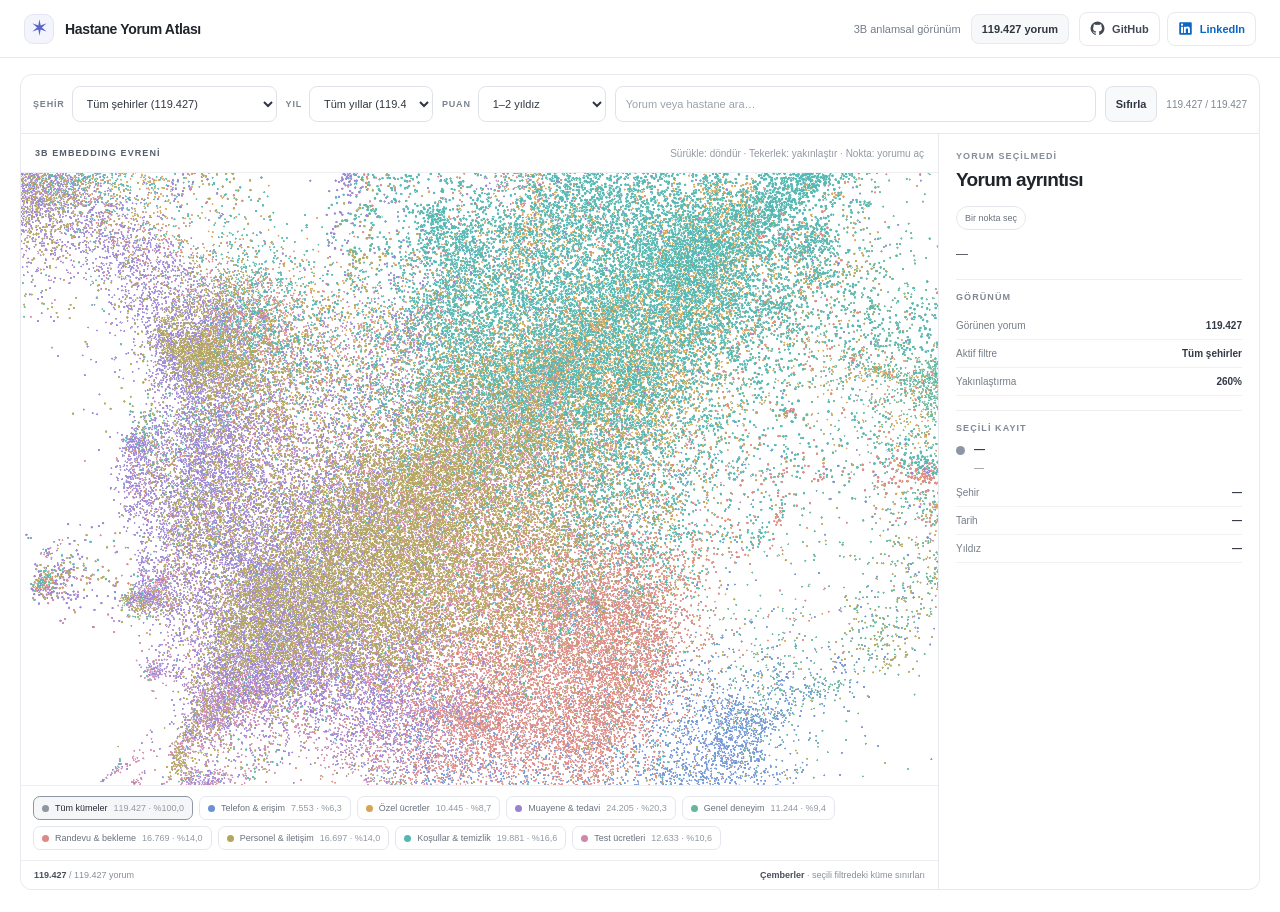
==== commit 956deb92: "feat: add year filter and dynamic topic counts" ====
--- a/index.html
+++ b/index.html
@@ -9,10 +9,10 @@
 :root{color-scheme:light;--ink:#20242b;--muted:#747d89;--line:#e7e9ee;--surface:#fff;--soft:#f8f9fb;--accent:#5865d8}
 *{box-sizing:border-box}html,body{margin:0;min-height:100%;background:#fff;color:var(--ink);font-family:Inter,-apple-system,BlinkMacSystemFont,"Segoe UI",Arial,sans-serif;font-size:13px}body{overflow-x:hidden}
 .topbar{height:58px;display:flex;align-items:center;justify-content:space-between;padding:0 24px;border-bottom:1px solid var(--line);background:#fff}.brand{display:flex;align-items:center;gap:11px;font-weight:750;font-size:14px;letter-spacing:-.025em}.brand-mark{width:30px;height:30px;border-radius:9px;border:1px solid #e3e5f4;background:#f4f5fc;color:#5964c8;display:grid;place-items:center;font-size:17px}.topright{display:flex;align-items:center;gap:10px;color:var(--muted);font-size:11px}.count-badge{background:#f7f8fa;border:1px solid var(--line);border-radius:8px;padding:8px 10px;font-variant-numeric:tabular-nums;color:#303641;font-weight:700}
-main{padding:16px 20px 22px;max-width:1900px;margin:auto}.toolbar{display:flex;align-items:center;gap:9px;flex-wrap:wrap;padding:11px 12px;border:1px solid var(--line);border-radius:12px 12px 0 0;background:#fff}.control{display:flex;align-items:center;gap:7px}.control label{font-size:9px;letter-spacing:.09em;text-transform:uppercase;color:#7a828d;font-weight:800;white-space:nowrap}.control select,.search-input,.small-btn{height:36px;border:1px solid #dfe3e9;border-radius:8px;background:#fff;color:#303641;padding:0 10px;font:inherit;font-size:11px;outline:none}.control select:focus,.search-input:focus{border-color:#8e98de;box-shadow:0 0 0 3px #6773d514}.city-control select{width:205px}.rating-control select{width:128px}.search-control{flex:1;min-width:170px}.search-input{width:100%;min-width:150px}.search-input::placeholder{color:#9ba2ad}.small-btn{cursor:pointer;font-weight:650;white-space:nowrap;background:#f8f9fb}.small-btn:hover{background:#f0f2f6}.filter-count{margin-left:auto;font-size:10px;color:#7f8793;white-space:nowrap;font-variant-numeric:tabular-nums}
+main{padding:16px 20px 22px;max-width:1900px;margin:auto}.toolbar{display:flex;align-items:center;gap:9px;flex-wrap:wrap;padding:11px 12px;border:1px solid var(--line);border-radius:12px 12px 0 0;background:#fff}.control{display:flex;align-items:center;gap:7px}.control label{font-size:9px;letter-spacing:.09em;text-transform:uppercase;color:#7a828d;font-weight:800;white-space:nowrap}.control select,.search-input,.small-btn{height:36px;border:1px solid #dfe3e9;border-radius:8px;background:#fff;color:#303641;padding:0 10px;font:inherit;font-size:11px;outline:none}.control select:focus,.search-input:focus{border-color:#8e98de;box-shadow:0 0 0 3px #6773d514}.city-control select{width:205px}.year-control select{width:124px}.rating-control select{width:128px}.search-control{flex:1;min-width:170px}.search-input{width:100%;min-width:150px}.search-input::placeholder{color:#9ba2ad}.small-btn{cursor:pointer;font-weight:650;white-space:nowrap;background:#f8f9fb}.small-btn:hover{background:#f0f2f6}.filter-count{margin-left:auto;font-size:10px;color:#7f8793;white-space:nowrap;font-variant-numeric:tabular-nums}
 .workspace{display:grid;grid-template-columns:minmax(0,1fr) 320px;border:1px solid var(--line);border-top:0;border-radius:0 0 12px 12px;overflow:hidden;background:#fff;min-height:630px}.map-panel{min-width:0;display:flex;flex-direction:column;border-right:1px solid var(--line)}.mapbar{min-height:39px;padding:9px 14px;display:flex;align-items:center;justify-content:space-between;gap:10px;border-bottom:1px solid #edf0f3;background:#fff}.mapbar-title{font-size:9px;letter-spacing:.12em;font-weight:800;color:#555e6b}.mapbar-help{font-size:10px;color:#9299a4;text-align:right}.canvas-wrap{position:relative;min-height:490px;height:min(68vh,790px);background:#fff;overflow:hidden;touch-action:none}.canvas-wrap canvas{display:block;width:100%;height:100%;outline:none;cursor:grab}.loading-cover{position:absolute;inset:0;z-index:5;display:flex;flex-direction:column;align-items:center;justify-content:center;gap:11px;background:#ffffffef;color:#343b46}.loading-cover[hidden]{display:none}.loader-ring{width:30px;height:30px;border:2px solid #e8eaf1;border-top-color:#6672d5;border-radius:50%;animation:spin .8s linear infinite}@keyframes spin{to{transform:rotate(360deg)}}.loading-text{font-size:12px;font-weight:700}.loading-sub{font-size:10px;color:#89919c}.tooltip{position:absolute;display:none;z-index:4;pointer-events:none;max-width:285px;padding:10px 12px;border:1px solid #e1e4eb;border-radius:9px;background:#fff;box-shadow:0 8px 24px #1b24331a;color:#303641;font-size:10px;line-height:1.55}.tooltip strong{display:block;color:#4954be;font-size:10px;margin-bottom:3px}.legend{display:flex;gap:6px;flex-wrap:wrap;padding:10px 12px;border-top:1px solid #eceef2;border-bottom:1px solid #eceef2;background:#fff}.legend-btn{display:flex;align-items:center;gap:6px;padding:6px 8px;border:1px solid #e4e7ed;border-radius:7px;background:#fff;color:#68717e;font-size:9px;cursor:pointer;transition:background .14s,border-color .14s,color .14s}.legend-btn:hover{border-color:#bac0d0;color:#303641}.legend-btn[aria-pressed="true"]{border-color:var(--topic-color);background:color-mix(in srgb,var(--topic-color) 9%,#fff);color:#262b34}.legend-swatch{width:7px;height:7px;border-radius:50%;background:var(--topic-color);flex:none}.legend-btn small{font-size:9px;color:#9299a4}.map-footer{display:flex;justify-content:space-between;gap:10px;flex-wrap:wrap;padding:9px 13px;color:#878f9b;background:#fff;font-size:9px}.map-footer strong{color:#46505d;font-weight:750}
 .side-panel{min-width:0;display:flex;flex-direction:column;gap:14px;padding:17px;background:#fff;max-height:calc(min(68vh,790px) + 39px + 100px);overflow:auto}.side-kicker{font-size:9px;font-weight:800;letter-spacing:.12em;color:#858d99;text-transform:uppercase}.side-panel h2{margin:-7px 0 0;font-size:19px;line-height:1.25;letter-spacing:-.035em;overflow-wrap:anywhere;font-weight:700}.side-meta{display:flex;gap:6px;flex-wrap:wrap}.meta-pill{border:1px solid #e4e7ed;border-radius:99px;background:#fff;padding:6px 8px;color:#68717e;font-size:9px}.rating-pill{background:#faf7ee;border-color:#ece2c7;color:#8a6b2b}.side-text{font-size:12px;line-height:1.8;color:#454d58;margin:0;overflow-wrap:anywhere;white-space:pre-wrap}.side-section{padding-top:12px;border-top:1px solid #eceef2}.side-section h3{font-size:9px;letter-spacing:.12em;color:#808895;margin:0 0 10px;text-transform:uppercase;font-weight:800}.metric-row{display:flex;align-items:flex-start;justify-content:space-between;gap:10px;padding:8px 0;border-bottom:1px solid #f0f1f4;font-size:10px;color:#747d89}.metric-row strong{color:#333a45;font-size:10px;text-align:right;font-variant-numeric:tabular-nums;font-weight:650;max-width:190px;overflow-wrap:anywhere}.cluster-detail{display:flex;align-items:flex-start;gap:9px;margin-bottom:3px}.cluster-detail>div{min-width:0;overflow-wrap:anywhere}.cluster-detail strong{display:block;font-size:11px;color:#343b46;margin-bottom:4px}.cluster-dot{width:9px;height:9px;border-radius:50%;flex:none;margin-top:3px}.muted{color:#89919c;font-size:10px;line-height:1.7}.side-bottom{margin-top:auto;padding-top:12px;border-top:1px solid #eceef2;color:#969da7;font-size:9px;line-height:1.7}
-@media(max-width:1100px){main{padding:12px}.workspace{grid-template-columns:minmax(0,1fr) 285px}.city-control select{width:175px}.canvas-wrap{height:60vh;min-height:420px}.side-panel{padding:13px;max-height:calc(60vh + 140px)}}@media(max-width:780px){.topbar{padding:0 13px}main{padding:10px 7px}.workspace{grid-template-columns:1fr}.map-panel{border-right:0}.canvas-wrap{height:58vh;min-height:370px}.side-panel{max-height:none;border-top:1px solid var(--line);padding:15px}.filters{gap:7px}.control{flex:1}.city-control select,.rating-control select{width:100%}.search-control{flex-basis:100%;order:5}.filter-count{margin:0;flex-basis:100%}.mapbar{align-items:flex-start;flex-direction:column;gap:5px}.mapbar-help{text-align:left}.topright .context{display:none}}
+@media(max-width:1100px){main{padding:12px}.workspace{grid-template-columns:minmax(0,1fr) 285px}.city-control select{width:175px}.canvas-wrap{height:60vh;min-height:420px}.side-panel{padding:13px;max-height:calc(60vh + 140px)}}@media(max-width:780px){.topbar{padding:0 13px}main{padding:10px 7px}.workspace{grid-template-columns:1fr}.map-panel{border-right:0}.canvas-wrap{height:58vh;min-height:370px}.side-panel{max-height:none;border-top:1px solid var(--line);padding:15px}.filters{gap:7px}.control{flex:1}.city-control select,.year-control select,.rating-control select{width:100%}.search-control{flex-basis:100%;order:5}.filter-count{margin:0;flex-basis:100%}.mapbar{align-items:flex-start;flex-direction:column;gap:5px}.mapbar-help{text-align:left}.topright .context{display:none}}
  .social-links{display:flex;align-items:center;gap:7px}.social-link{display:inline-flex;align-items:center;justify-content:center;gap:7px;min-height:34px;padding:0 10px;border:1px solid var(--line);border-radius:8px;background:#fff;color:#424955;text-decoration:none;font-size:11px;font-weight:650;white-space:nowrap;transition:background .14s,border-color .14s,color .14s}.social-link:hover{background:#f8f9fb;border-color:#cbd0da;color:#20242b}.social-link:focus-visible{outline:2px solid #7b86dd;outline-offset:2px}.social-link svg{width:15px;height:15px;display:block;flex:none}.social-link.linkedin{color:#0a66c2}.social-link.linkedin:hover{background:#f2f8fd;border-color:#bdd8f0;color:#084f95}
  @media(max-width:480px){.topbar{padding:0 10px;gap:8px}.topright{gap:6px}.topright .count-badge{display:none}.social-links{gap:5px}.social-link{width:34px;min-height:34px;height:34px;padding:0}.social-link span{display:none}}
  @media(prefers-reduced-motion:reduce){.loader-ring{animation:none}.legend-btn,.social-link{transition:none}}
@@ -23,6 +23,7 @@
 <main>
 <section class="toolbar" aria-label="Filtreler">
  <div class="control city-control"><label for="citySelect">&#350;ehir</label><select id="citySelect"><option value="-1">T&#252;m &#351;ehirler</option></select></div>
+ <div class="control year-control"><label for="yearSelect">Y&#305;l</label><select id="yearSelect"><option value="-1">T&#252;m y&#305;llar</option></select></div>
  <div class="control rating-control"><label for="ratingSelect">Puan</label><select id="ratingSelect"><option value="0">1&#8211;2 y&#305;ld&#305;z</option><option value="1">Sadece 1 y&#305;ld&#305;z</option><option value="2">Sadece 2 y&#305;ld&#305;z</option></select></div>
  <div class="control search-control"><input class="search-input" id="textSearch" type="search" placeholder="Yorum veya hastane ara&#8230;" aria-label="Yorum veya hastane ara"></div>
  <button class="small-btn" id="resetView" type="button">S&#305;f&#305;rla</button><span class="filter-count" id="filterCount">119.427 yorum</span>
@@ -51,9 +52,9 @@
 const $ = id => document.getElementById(id);
 const canvas=$('universe'),wrap=$('canvasWrap'),tooltip=$('tooltip');
 const gl=canvas.getContext('webgl',{alpha:false,antialias:true,depth:true,stencil:false,preserveDrawingBuffer:false});
-let data=null,points=[],places=[],cities=[],topics=[],frameData=null;
+let data=null,points=[],places=[],cities=[],topics=[],reviewYears=new Int16Array(0),frameData=null;
 let visible=new Int32Array(0),visibleN=0,positions=new Float32Array(0),screenXY=new Float32Array(0),screenDepth=new Float32Array(0),spatial=new Map(),gridCols=1,gridCell=17;
-let width=800,height=520,dpr=1,aspect=1,zoom=2.6,yaw=.52,pitch=-.2,panX=0,panY=0,cityFilter=-1,ratingFilter=0,topicFilter=-1,searchTerm='',selectedPoint=-1,hoveredPoint=-1,drag=null,didDrag=false,glProgram=null,pointBuffer=null,lineBuffer=null,markerBuffer=null,glReady=false;
+let width=800,height=520,dpr=1,aspect=1,zoom=2.6,yaw=.52,pitch=-.2,panX=0,panY=0,cityFilter=-1,yearFilter=-1,ratingFilter=0,topicFilter=-1,searchTerm='',selectedPoint=-1,hoveredPoint=-1,drag=null,didDrag=false,glProgram=null,pointBuffer=null,lineBuffer=null,markerBuffer=null,glReady=false;
 const COLORS=['#6c91d5','#d7a456','#9882d4','#65b69b','#dc8a83','#b3a65e','#54b8b2','#cf87ae'];
 const compact=n=>Number(n||0).toLocaleString('tr-TR');
 const U=(...codes)=>String.fromCharCode(...codes);
@@ -81,11 +82,12 @@
  const response=await fetch('./review-universe.json.gz',{cache:'no-store'});if(!response.ok)throw new Error('Yorum verisi yuklenemedi (HTTP '+response.status+').');if(!('DecompressionStream'in window))throw new Error('Bu tarayici sikistirilmis veriyi acamiyor.');
  const stream=response.body.pipeThrough(new DecompressionStream('gzip'));const raw=await new Response(stream).text();setLoading('Noktalar hazirlaniyor...','3B koordinatlar ve filtreler baglaniyor');data=JSON.parse(raw);
  if(data.dimensions!==3||data.points.some(p=>p.length!==9))throw new Error('3B koordinat dosyasi henuz hazir degil. Sayfayi yenile.');
- points=data.points;places=data.places;cities=data.cities;topics=data.topics;screenXY=new Float32Array(points.length*2);screenDepth=new Float32Array(points.length);positions=new Float32Array(points.length*3);
+  points=data.points;places=data.places;cities=data.cities;topics=data.topics;reviewYears=new Int16Array(points.length);screenXY=new Float32Array(points.length*2);screenDepth=new Float32Array(points.length);positions=new Float32Array(points.length*3);
  let sum=[0,0,0];for(const p of points){sum[0]+=p[0];sum[1]+=p[1];sum[2]+=p[2]}const mean=sum.map(v=>v/points.length);let sq=[0,0,0];for(const p of points)for(let a=0;a<3;a++)sq[a]+=(p[a]-mean[a])**2;const sd=sq.map(v=>Math.sqrt(v/points.length));const scale=Math.max(...sd);
  let radii=new Float32Array(points.length);for(let i=0;i<points.length;i++){const p=points[i];let x=(p[0]-mean[0])/scale,y=(p[1]-mean[1])/scale,z=(p[2]-mean[2])/scale;positions[i*3]=x;positions[i*3+1]=y;positions[i*3+2]=z;radii[i]=Math.hypot(x,y,z)}radii.sort();const r90=radii[Math.floor((radii.length-1)*.90)];const factor=1.3/Math.max(r90,1e-5);for(let i=0;i<positions.length;i++)positions[i]*=factor;
- $('citySelect').innerHTML='<option value="-1">T&#252;m &#351;ehirler ('+compact(data.count)+')</option>'+cities.map(c=>'<option value="'+c.id+'">'+esc(c.name)+' &middot; '+compact(c.count)+'</option>').join('');
- $('topicLegend').innerHTML='<button type="button" class="legend-btn" data-topic="-1" aria-pressed="true" style="--topic-color:#8f96a3"><i class="legend-swatch"></i>T&#252;m k&#252;meler</button>'+topics.map((t,i)=>'<button type="button" class="legend-btn" data-topic="'+t.id+'" aria-pressed="false" style="--topic-color:'+COLORS[i]+'"><i class="legend-swatch"></i>'+esc(t.short)+' <small>'+compact(t.count)+' &middot; %'+Number(t.share||0).toLocaleString('tr-TR',{minimumFractionDigits:1,maximumFractionDigits:1})+'</small></button>').join('');
+  $('citySelect').innerHTML='<option value="-1">T&#252;m &#351;ehirler ('+compact(data.count)+')</option>'+cities.map(c=>'<option value="'+c.id+'">'+esc(c.name)+' &middot; '+compact(c.count)+'</option>').join('');
+  const yearCounts=new Map();for(let i=0;i<points.length;i++){const year=new Date(Date.UTC(2000,0,1)+Number(points[i][6])*86400000).getUTCFullYear();reviewYears[i]=year;yearCounts.set(year,(yearCounts.get(year)||0)+1)}$('yearSelect').innerHTML='<option value="-1">T&#252;m y&#305;llar ('+compact(points.length)+')</option>'+Array.from(yearCounts.keys()).sort((a,b)=>b-a).map(y=>'<option value="'+y+'">'+y+' ('+compact(yearCounts.get(y))+')</option>').join('');
+  $('topicLegend').innerHTML='<button type="button" class="legend-btn" data-topic="-1" aria-pressed="true" style="--topic-color:#8f96a3"><i class="legend-swatch"></i>T&#252;m k&#252;meler <small></small></button>'+topics.map((t,i)=>'<button type="button" class="legend-btn" data-topic="'+t.id+'" aria-pressed="false" style="--topic-color:'+COLORS[i]+'"><i class="legend-swatch"></i>'+esc(t.short)+' <small></small></button>').join('');
  $('topicLegend').querySelectorAll('[data-topic]').forEach(b=>b.addEventListener('click',()=>{topicFilter=Number(b.dataset.topic);selectedPoint=-1;showDefaultDetail();rebuildVisible()}));
  $('loading').hidden=true;zoom=2.6;yaw=.52;pitch=-.2;panX=0;panY=0;sizeCanvas();rebuildVisible();
 }
@@ -117,12 +119,12 @@
  emit(isSelected?19:14,[0.98,0.99,1.0],2);
  emit(isSelected?5.2:4.1,[1.0,1.0,1.0],1);
 }
-function rebuildVisible(){if(!data)return;const ids=[],terms=searchTerm?searchTerm.toLocaleLowerCase('tr-TR'):'';for(let i=0;i<points.length;i++){const p=points[i];if(cityFilter>=0&&p[4]!==cityFilter)continue;if(topicFilter>=0&&p[3]!==topicFilter)continue;if(ratingFilter>0&&p[5]!==ratingFilter)continue;if(terms&& !String(p[8]).toLocaleLowerCase('tr-TR').includes(terms)&&!(places[p[7]]?.name||'').toLocaleLowerCase('tr-TR').includes(terms))continue;ids.push(i)}visible=Int32Array.from(ids);visibleN=visible.length;makeBuffers();if(hoveredPoint>=0&&!isVisible(hoveredPoint))hoveredPoint=-1;renderFilters();draw();if(selectedPoint>=0&&!isVisible(selectedPoint)){selectedPoint=-1;showDefaultDetail()}}
-function isVisible(i){const p=points[i];return(cityFilter<0||p[4]===cityFilter)&&(topicFilter<0||p[3]===topicFilter)&&(!ratingFilter||p[5]===ratingFilter)&&(!searchTerm||(String(p[8]).toLocaleLowerCase('tr-TR').includes(searchTerm.toLocaleLowerCase('tr-TR'))||(places[p[7]]?.name||'').toLocaleLowerCase('tr-TR').includes(searchTerm.toLocaleLowerCase('tr-TR'))))}
-function renderFilters(){
- $('topicLegend').querySelectorAll('[data-topic]').forEach(b=>b.setAttribute('aria-pressed',String(Number(b.dataset.topic)===topicFilter)));
+function rebuildVisible(){if(!data)return;const ids=[],topicCounts=new Uint32Array(topics.length),terms=searchTerm?searchTerm.toLocaleLowerCase('tr-TR'):'';let baseN=0;for(let i=0;i<points.length;i++){const p=points[i];if(cityFilter>=0&&p[4]!==cityFilter)continue;if(yearFilter>=0&&reviewYears[i]!==yearFilter)continue;if(ratingFilter>0&&p[5]!==ratingFilter)continue;if(terms&&!String(p[8]).toLocaleLowerCase('tr-TR').includes(terms)&&!(places[p[7]]?.name||'').toLocaleLowerCase('tr-TR').includes(terms))continue;baseN++;if(p[3]>=0&&p[3]<topicCounts.length)topicCounts[p[3]]++;if(topicFilter>=0&&p[3]!==topicFilter)continue;ids.push(i)}visible=Int32Array.from(ids);visibleN=visible.length;makeBuffers();if(hoveredPoint>=0&&!isVisible(hoveredPoint))hoveredPoint=-1;renderFilters(topicCounts,baseN);draw();if(selectedPoint>=0&&!isVisible(selectedPoint)){selectedPoint=-1;showDefaultDetail()}}
+function isVisible(i){const p=points[i];return(cityFilter<0||p[4]===cityFilter)&&(yearFilter<0||reviewYears[i]===yearFilter)&&(topicFilter<0||p[3]===topicFilter)&&(!ratingFilter||p[5]===ratingFilter)&&(!searchTerm||(String(p[8]).toLocaleLowerCase('tr-TR').includes(searchTerm.toLocaleLowerCase('tr-TR'))||(places[p[7]]?.name||'').toLocaleLowerCase('tr-TR').includes(searchTerm.toLocaleLowerCase('tr-TR'))))}
+function renderFilters(topicCounts,baseN){if(topicCounts){renderFilters.lastCounts=topicCounts;renderFilters.lastBaseN=baseN}topicCounts=topicCounts||renderFilters.lastCounts||new Uint32Array(topics.length);baseN=baseN??renderFilters.lastBaseN??points.length;
+ $('topicLegend').querySelectorAll('[data-topic]').forEach(b=>{const id=Number(b.dataset.topic);b.setAttribute('aria-pressed',String(id===topicFilter));const count=id<0?baseN:(topicCounts[id]||0),share=baseN?count/baseN*100:0,small=b.querySelector('small');if(small)small.textContent=compact(count)+' · %'+share.toLocaleString('tr-TR',{minimumFractionDigits:1,maximumFractionDigits:1})});
  $('filterCount').textContent=compact(visibleN)+' / '+compact(points.length);$('visibleMetric').textContent=compact(visibleN);
- $('activeFilterMetric').textContent=(cityFilter<0?CITY_ALL:(cities[cityFilter]?.name||CITY_UNKNOWN))+(topicFilter>=0?' '+U(183)+' '+topics[topicFilter].short:'');
+ $('activeFilterMetric').textContent=[cityFilter<0?CITY_ALL:(cities[cityFilter]?.name||CITY_UNKNOWN),yearFilter>=0?String(yearFilter):'',ratingFilter>0?ratingFilter+'/5':'',topicFilter>=0?topics[topicFilter].short:''].filter(Boolean).join(' '+U(183)+' ');
  $('zoomMetric').textContent=Math.round(zoom*100)+'%';$('visibleSummary').innerHTML='<strong>'+compact(visibleN)+'</strong> / '+compact(points.length)+' yorum';
 }
 function nearestAt(x,y){const gx=Math.floor(x/gridCell),gy=Math.floor(y/gridCell);let best=-1,bd=19*19,bdepth=Infinity;for(let dy=-1;dy<=1;dy++)for(let dx=-1;dx<=1;dx++){const a=spatial.get((gy+dy)*gridCols+(gx+dx));if(!a)continue;for(const i of a){const dx=screenXY[i*2]-x,dy=screenXY[i*2+1]-y,d=dx*dx+dy*dy,dep=screenDepth[i];if(d<bd||(d===bd&&dep<bdepth)){bd=d;best=i;bdepth=dep}}}return best}
@@ -135,12 +137,12 @@
  tooltip.innerHTML='<strong>'+esc(topic.short)+' '+U(183)+' '+p[5]+'/5</strong>'+esc(place.name)+'<br>'+esc(city)+' '+U(183)+' '+esc(dateFromDay(p[6]))+'<br>'+esc(String(p[8]).slice(0,130))+(String(p[8]).length>130?U(8230):'');
  tooltip.style.display='block';const tw=tooltip.offsetWidth,th=tooltip.offsetHeight;tooltip.style.left=Math.max(8,Math.min(width-tw-8,x+13))+'px';tooltip.style.top=Math.max(8,Math.min(height-th-8,y+13))+'px';
 }
-function resetView(){zoom=2.6;yaw=.52;pitch=-.2;panX=0;panY=0;cityFilter=-1;ratingFilter=0;topicFilter=-1;searchTerm='';selectedPoint=-1;hoveredPoint=-1;$('citySelect').value='-1';$('ratingSelect').value='0';$('textSearch').value='';tooltip.style.display='none';showDefaultDetail();rebuildVisible()}
+function resetView(){zoom=2.6;yaw=.52;pitch=-.2;panX=0;panY=0;cityFilter=-1;yearFilter=-1;ratingFilter=0;topicFilter=-1;searchTerm='';selectedPoint=-1;hoveredPoint=-1;$('citySelect').value='-1';$('yearSelect').value='-1';$('ratingSelect').value='0';$('textSearch').value='';tooltip.style.display='none';showDefaultDetail();rebuildVisible()}
 canvas.addEventListener('pointerdown',e=>{const [x,y]=pointerPos(e);drag={x,y,panX,panY,yaw,pitch};didDrag=false;canvas.setPointerCapture(e.pointerId);canvas.style.cursor='grabbing'});
 canvas.addEventListener('pointermove',e=>{const [x,y]=pointerPos(e);if(drag){const dx=x-drag.x,dy=y-drag.y;if(Math.abs(dx)+Math.abs(dy)>2)didDrag=true;if(didDrag){if(e.shiftKey){panX=drag.panX+dx;panY=drag.panY+dy}else{yaw=drag.yaw+dx*.008;pitch=Math.max(-1.48,Math.min(1.48,drag.pitch+dy*.008))}draw()}return}const i=nearestAt(x,y);if(i!==hoveredPoint){hoveredPoint=i;draw(false)}canvas.style.cursor=i>=0?'pointer':'grab';updateTooltip(i,x,y)});
 canvas.addEventListener('pointerup',e=>{if(!drag)return;const [x,y]=pointerPos(e);if(!didDrag){const i=nearestAt(x,y);if(i>=0)showPoint(i)}drag=null;canvas.style.cursor='grab'});canvas.addEventListener('pointercancel',()=>{drag=null;canvas.style.cursor='grab'});canvas.addEventListener('pointerleave',()=>{if(!drag){tooltip.style.display='none';if(hoveredPoint>=0){hoveredPoint=-1;draw(false)}}});
 canvas.addEventListener('wheel',e=>{e.preventDefault();const r=canvas.getBoundingClientRect(),mx=e.clientX-r.left,my=e.clientY-r.top,old=zoom;zoom=Math.max(.25,Math.min(50,zoom*(e.deltaY<0?1.18:1/1.18)));const ratio=zoom/old;panX=mx-width/2-(mx-width/2-panX)*ratio;panY=my-height/2-(my-height/2-panY)*ratio;draw();renderFilters()},{passive:false});canvas.addEventListener('dblclick',e=>{const r=canvas.getBoundingClientRect(),mx=e.clientX-r.left,my=e.clientY-r.top,old=zoom;zoom=Math.min(50,zoom*1.7);const ratio=zoom/old;panX=mx-width/2-(mx-width/2-panX)*ratio;panY=my-height/2-(my-height/2-panY)*ratio;draw();renderFilters()});canvas.addEventListener('keydown',e=>{if(e.key==='Enter'||e.key===' '){e.preventDefault();const i=nearestAt(width/2,height/2);if(i>=0)showPoint(i)}else if(e.key==='ArrowLeft'){yaw-=.1;draw()}else if(e.key==='ArrowRight'){yaw+=.1;draw()}else if(e.key==='ArrowUp'){pitch=Math.max(-1.48,pitch-.1);draw()}else if(e.key==='ArrowDown'){pitch=Math.min(1.48,pitch+.1);draw()}else if(e.key==='+'||e.key==='='){zoom=Math.min(50,zoom*1.2);draw();renderFilters()}else if(e.key==='-'){zoom=Math.max(.25,zoom/1.2);draw();renderFilters()}});
-$('citySelect').addEventListener('change',()=>{cityFilter=Number($('citySelect').value);selectedPoint=-1;showDefaultDetail();rebuildVisible()});$('ratingSelect').addEventListener('change',()=>{ratingFilter=Number($('ratingSelect').value);selectedPoint=-1;showDefaultDetail();rebuildVisible()});let timer=null;$('textSearch').addEventListener('input',()=>{clearTimeout(timer);timer=setTimeout(()=>{searchTerm=$('textSearch').value.trim();selectedPoint=-1;showDefaultDetail();rebuildVisible()},160)});$('resetView').addEventListener('click',resetView);window.addEventListener('resize',sizeCanvas);
+$('citySelect').addEventListener('change',()=>{cityFilter=Number($('citySelect').value);selectedPoint=-1;showDefaultDetail();rebuildVisible()});$('yearSelect').addEventListener('change',()=>{yearFilter=Number($('yearSelect').value);selectedPoint=-1;showDefaultDetail();rebuildVisible()});$('ratingSelect').addEventListener('change',()=>{ratingFilter=Number($('ratingSelect').value);selectedPoint=-1;showDefaultDetail();rebuildVisible()});let timer=null;$('textSearch').addEventListener('input',()=>{clearTimeout(timer);timer=setTimeout(()=>{searchTerm=$('textSearch').value.trim();selectedPoint=-1;showDefaultDetail();rebuildVisible()},160)});$('resetView').addEventListener('click',resetView);window.addEventListener('resize',sizeCanvas);
 showDefaultDetail();loadData().catch(err=>{console.error(err);$('loading').hidden=false;$('loadingText').textContent='Evren acilamadi';$('loadingSub').textContent=err.message||String(err);$('loading').querySelector('.loader-ring').style.display='none'});
 })();
 </script>
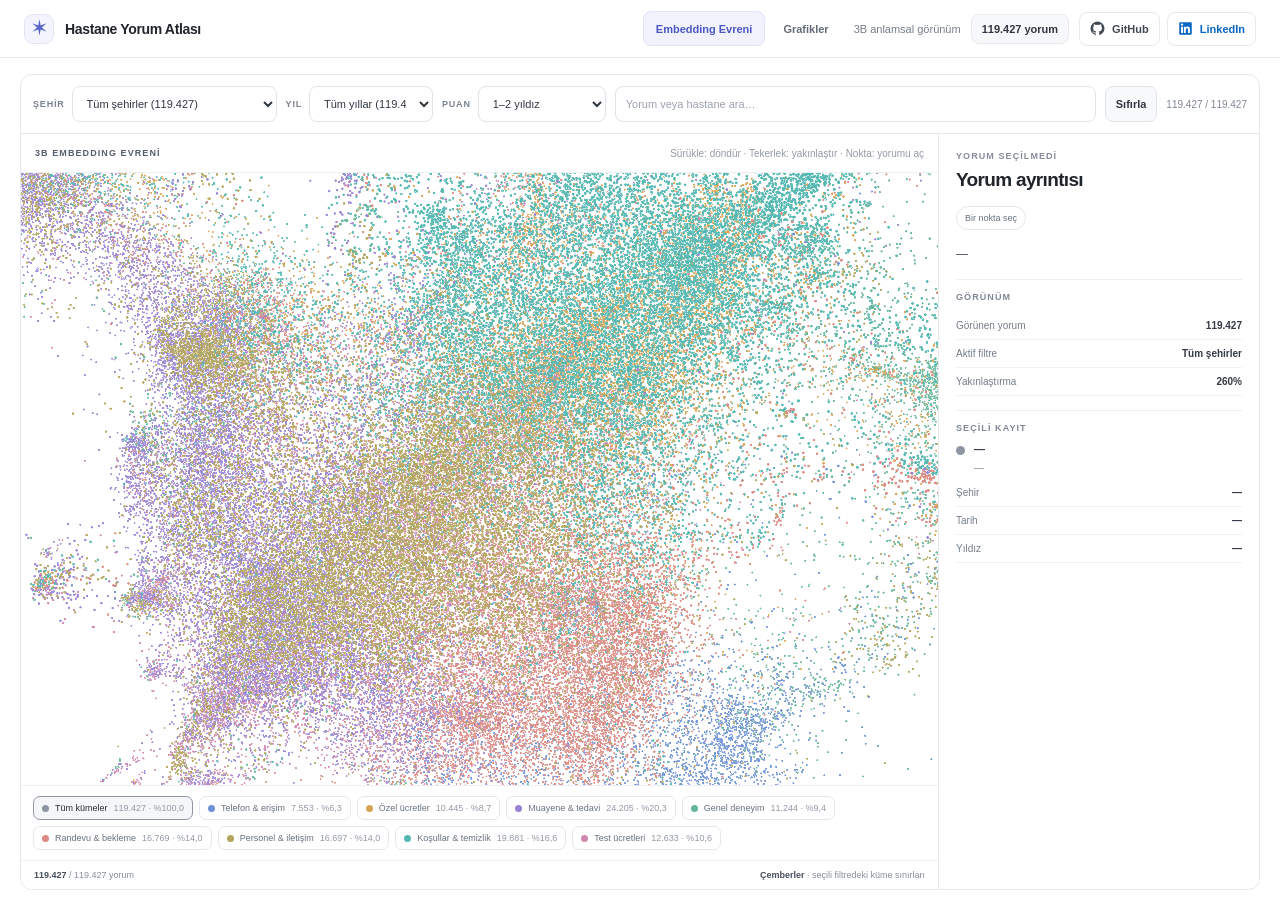
==== commit ba874b04: "feat: add interactive analytics page" ====
--- a/index.html
+++ b/index.html
@@ -15,11 +15,14 @@
 @media(max-width:1100px){main{padding:12px}.workspace{grid-template-columns:minmax(0,1fr) 285px}.city-control select{width:175px}.canvas-wrap{height:60vh;min-height:420px}.side-panel{padding:13px;max-height:calc(60vh + 140px)}}@media(max-width:780px){.topbar{padding:0 13px}main{padding:10px 7px}.workspace{grid-template-columns:1fr}.map-panel{border-right:0}.canvas-wrap{height:58vh;min-height:370px}.side-panel{max-height:none;border-top:1px solid var(--line);padding:15px}.filters{gap:7px}.control{flex:1}.city-control select,.year-control select,.rating-control select{width:100%}.search-control{flex-basis:100%;order:5}.filter-count{margin:0;flex-basis:100%}.mapbar{align-items:flex-start;flex-direction:column;gap:5px}.mapbar-help{text-align:left}.topright .context{display:none}}
  .social-links{display:flex;align-items:center;gap:7px}.social-link{display:inline-flex;align-items:center;justify-content:center;gap:7px;min-height:34px;padding:0 10px;border:1px solid var(--line);border-radius:8px;background:#fff;color:#424955;text-decoration:none;font-size:11px;font-weight:650;white-space:nowrap;transition:background .14s,border-color .14s,color .14s}.social-link:hover{background:#f8f9fb;border-color:#cbd0da;color:#20242b}.social-link:focus-visible{outline:2px solid #7b86dd;outline-offset:2px}.social-link svg{width:15px;height:15px;display:block;flex:none}.social-link.linkedin{color:#0a66c2}.social-link.linkedin:hover{background:#f2f8fd;border-color:#bdd8f0;color:#084f95}
  @media(max-width:480px){.topbar{padding:0 10px;gap:8px}.topright{gap:6px}.topright .count-badge{display:none}.social-links{gap:5px}.social-link{width:34px;min-height:34px;height:34px;padding:0}.social-link span{display:none}}
- @media(prefers-reduced-motion:reduce){.loader-ring{animation:none}.legend-btn,.social-link{transition:none}}
+  @media(prefers-reduced-motion:reduce){.loader-ring{animation:none}.legend-btn,.social-link{transition:none}}
+ .page-nav{display:flex;align-items:center;gap:5px;margin:0 12px 0 auto}.page-link{display:inline-flex;align-items:center;justify-content:center;min-height:35px;padding:0 12px;border:1px solid transparent;border-radius:8px;color:#626b78;text-decoration:none;font-size:11px;font-weight:650;white-space:nowrap}.page-link:hover{background:#f8f9fb;color:#20242b}.page-link.is-active{background:#f1f2fc;border-color:#e1e3f8;color:#4c57c4}.page-link:focus-visible{outline:2px solid #7b86dd;outline-offset:2px}
+ @media(max-width:900px){.topbar{height:auto;min-height:58px;flex-wrap:wrap;gap:8px;padding:10px 16px}.page-nav{order:3;width:100%;justify-content:center;margin:0}.topright{margin-left:auto}}
+ @media(max-width:480px){.topbar{padding:10px}.page-link{padding:0 10px}}
 </style>
 </head>
 <body>
-<header class="topbar"><div class="brand"><span class="brand-mark">&#10038;</span><span>Hastane Yorum Atlas&#305;</span></div><div class="topright"><span class="context">3B anlamsal g&#246;r&#252;n&#252;m</span><span class="count-badge">119.427 yorum</span><nav class="social-links" aria-label="Sosyal profiller"><a class="social-link" href="https://github.com/mo-tunn/" target="_blank" rel="noopener noreferrer" aria-label="GitHub profilim (yeni sekmede a&#231;&#305;l&#305;r)"><svg viewBox="0 0 24 24" aria-hidden="true" fill="currentColor"><path d="M12 .9a11.1 11.1 0 0 0-3.51 21.63c.56.1.76-.24.76-.54v-2.08c-3.1.67-3.76-1.32-3.76-1.32-.5-1.29-1.24-1.63-1.24-1.63-1.02-.7.08-.69.08-.69 1.13.08 1.73 1.16 1.73 1.16 1 1.71 2.62 1.22 3.26.93.1-.73.4-1.22.71-1.5-2.48-.28-5.09-1.24-5.09-5.52 0-1.22.44-2.22 1.16-3-.12-.29-.5-1.42.11-2.95 0 0 .95-.3 3.05 1.15a10.6 10.6 0 0 1 5.55 0c2.1-1.45 3.05-1.15 3.05-1.15.61 1.53.23 2.66.11 2.95.72.78 1.16 1.78 1.16 3 0 4.29-2.62 5.24-5.11 5.51.4.35.76 1.03.76 2.08v3.06c0 .3.2.65.77.54A11.1 11.1 0 0 0 12 .9Z"/></svg><span>GitHub</span></a><a class="social-link linkedin" href="https://www.linkedin.com/in/metehan-kizilcik/" target="_blank" rel="noopener noreferrer" aria-label="LinkedIn profilim (yeni sekmede a&#231;&#305;l&#305;r)"><svg viewBox="0 0 24 24" aria-hidden="true" fill="currentColor"><path d="M20.45 2H3.55A1.55 1.55 0 0 0 2 3.55v16.9A1.55 1.55 0 0 0 3.55 22h16.9A1.55 1.55 0 0 0 22 20.45V3.55A1.55 1.55 0 0 0 20.45 2ZM8 19H4.9V9H8ZM6.45 7.63a1.8 1.8 0 1 1 .02-3.6 1.8 1.8 0 0 1-.02 3.6ZM19.1 19H16v-4.87c0-1.16-.02-2.65-1.62-2.65-1.62 0-1.87 1.26-1.87 2.57V19H9.4V9h2.98v1.37h.04a3.27 3.27 0 0 1 2.94-1.62c3.15 0 3.74 2.07 3.74 4.77Z"/></svg><span>LinkedIn</span></a></nav></div></header>
+<header class="topbar"><div class="brand"><span class="brand-mark">&#10038;</span><span>Hastane Yorum Atlas&#305;</span></div><nav class="page-nav" aria-label="Ana gezinme"><a class="page-link is-active" href="./index.html" aria-current="page">Embedding Evreni</a><a class="page-link" href="./grafikler.html">Grafikler</a></nav><div class="topright"><span class="context">3B anlamsal g&#246;r&#252;n&#252;m</span><span class="count-badge">119.427 yorum</span><nav class="social-links" aria-label="Sosyal profiller"><a class="social-link" href="https://github.com/mo-tunn/" target="_blank" rel="noopener noreferrer" aria-label="GitHub profilim (yeni sekmede a&#231;&#305;l&#305;r)"><svg viewBox="0 0 24 24" aria-hidden="true" fill="currentColor"><path d="M12 .9a11.1 11.1 0 0 0-3.51 21.63c.56.1.76-.24.76-.54v-2.08c-3.1.67-3.76-1.32-3.76-1.32-.5-1.29-1.24-1.63-1.24-1.63-1.02-.7.08-.69.08-.69 1.13.08 1.73 1.16 1.73 1.16 1 1.71 2.62 1.22 3.26.93.1-.73.4-1.22.71-1.5-2.48-.28-5.09-1.24-5.09-5.52 0-1.22.44-2.22 1.16-3-.12-.29-.5-1.42.11-2.95 0 0 .95-.3 3.05 1.15a10.6 10.6 0 0 1 5.55 0c2.1-1.45 3.05-1.15 3.05-1.15.61 1.53.23 2.66.11 2.95.72.78 1.16 1.78 1.16 3 0 4.29-2.62 5.24-5.11 5.51.4.35.76 1.03.76 2.08v3.06c0 .3.2.65.77.54A11.1 11.1 0 0 0 12 .9Z"/></svg><span>GitHub</span></a><a class="social-link linkedin" href="https://www.linkedin.com/in/metehan-kizilcik/" target="_blank" rel="noopener noreferrer" aria-label="LinkedIn profilim (yeni sekmede a&#231;&#305;l&#305;r)"><svg viewBox="0 0 24 24" aria-hidden="true" fill="currentColor"><path d="M20.45 2H3.55A1.55 1.55 0 0 0 2 3.55v16.9A1.55 1.55 0 0 0 3.55 22h16.9A1.55 1.55 0 0 0 22 20.45V3.55A1.55 1.55 0 0 0 20.45 2ZM8 19H4.9V9H8ZM6.45 7.63a1.8 1.8 0 1 1 .02-3.6 1.8 1.8 0 0 1-.02 3.6ZM19.1 19H16v-4.87c0-1.16-.02-2.65-1.62-2.65-1.62 0-1.87 1.26-1.87 2.57V19H9.4V9h2.98v1.37h.04a3.27 3.27 0 0 1 2.94-1.62c3.15 0 3.74 2.07 3.74 4.77Z"/></svg><span>LinkedIn</span></a></nav></div></header>
 <main>
 <section class="toolbar" aria-label="Filtreler">
  <div class="control city-control"><label for="citySelect">&#350;ehir</label><select id="citySelect"><option value="-1">T&#252;m &#351;ehirler</option></select></div>
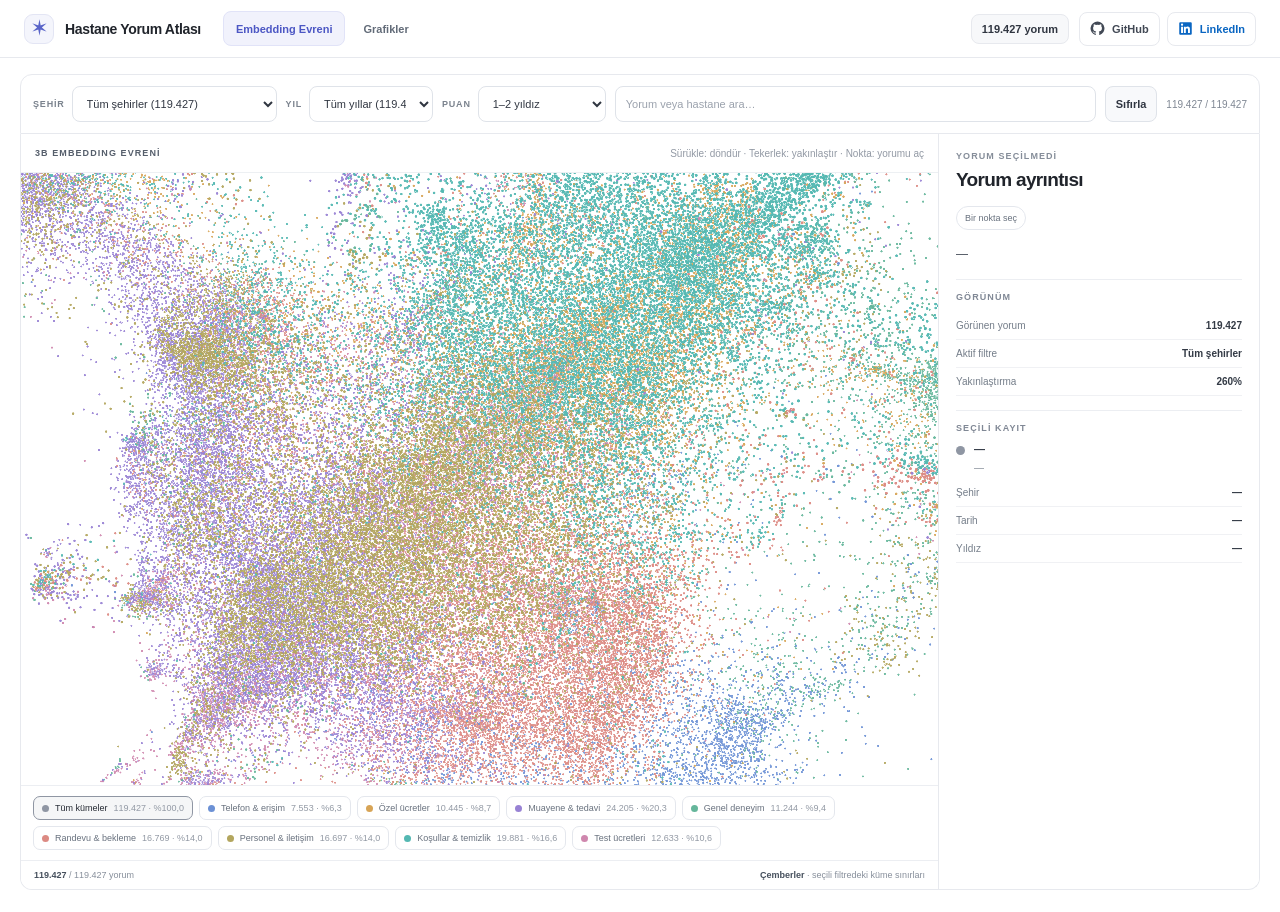
==== commit 0c2fbbdc: "fix: unify navigation and add favicon" ====
--- a/index.html
+++ b/index.html
@@ -20,6 +20,8 @@
  @media(max-width:900px){.topbar{height:auto;min-height:58px;flex-wrap:wrap;gap:8px;padding:10px 16px}.page-nav{order:3;width:100%;justify-content:center;margin:0}.topright{margin-left:auto}}
  @media(max-width:480px){.topbar{padding:10px}.page-link{padding:0 10px}}
 </style>
+<link rel="icon" href="./favicon.svg" type="image/svg+xml">
+<link rel="stylesheet" href="./site-nav.css">
 </head>
 <body>
 <header class="topbar"><div class="brand"><span class="brand-mark">&#10038;</span><span>Hastane Yorum Atlas&#305;</span></div><nav class="page-nav" aria-label="Ana gezinme"><a class="page-link is-active" href="./index.html" aria-current="page">Embedding Evreni</a><a class="page-link" href="./grafikler.html">Grafikler</a></nav><div class="topright"><span class="context">3B anlamsal g&#246;r&#252;n&#252;m</span><span class="count-badge">119.427 yorum</span><nav class="social-links" aria-label="Sosyal profiller"><a class="social-link" href="https://github.com/mo-tunn/" target="_blank" rel="noopener noreferrer" aria-label="GitHub profilim (yeni sekmede a&#231;&#305;l&#305;r)"><svg viewBox="0 0 24 24" aria-hidden="true" fill="currentColor"><path d="M12 .9a11.1 11.1 0 0 0-3.51 21.63c.56.1.76-.24.76-.54v-2.08c-3.1.67-3.76-1.32-3.76-1.32-.5-1.29-1.24-1.63-1.24-1.63-1.02-.7.08-.69.08-.69 1.13.08 1.73 1.16 1.73 1.16 1 1.71 2.62 1.22 3.26.93.1-.73.4-1.22.71-1.5-2.48-.28-5.09-1.24-5.09-5.52 0-1.22.44-2.22 1.16-3-.12-.29-.5-1.42.11-2.95 0 0 .95-.3 3.05 1.15a10.6 10.6 0 0 1 5.55 0c2.1-1.45 3.05-1.15 3.05-1.15.61 1.53.23 2.66.11 2.95.72.78 1.16 1.78 1.16 3 0 4.29-2.62 5.24-5.11 5.51.4.35.76 1.03.76 2.08v3.06c0 .3.2.65.77.54A11.1 11.1 0 0 0 12 .9Z"/></svg><span>GitHub</span></a><a class="social-link linkedin" href="https://www.linkedin.com/in/metehan-kizilcik/" target="_blank" rel="noopener noreferrer" aria-label="LinkedIn profilim (yeni sekmede a&#231;&#305;l&#305;r)"><svg viewBox="0 0 24 24" aria-hidden="true" fill="currentColor"><path d="M20.45 2H3.55A1.55 1.55 0 0 0 2 3.55v16.9A1.55 1.55 0 0 0 3.55 22h16.9A1.55 1.55 0 0 0 22 20.45V3.55A1.55 1.55 0 0 0 20.45 2ZM8 19H4.9V9H8ZM6.45 7.63a1.8 1.8 0 1 1 .02-3.6 1.8 1.8 0 0 1-.02 3.6ZM19.1 19H16v-4.87c0-1.16-.02-2.65-1.62-2.65-1.62 0-1.87 1.26-1.87 2.57V19H9.4V9h2.98v1.37h.04a3.27 3.27 0 0 1 2.94-1.62c3.15 0 3.74 2.07 3.74 4.77Z"/></svg><span>LinkedIn</span></a></nav></div></header>
--- a/site-nav.css
+++ b/site-nav.css
@@ -0,0 +1,21 @@
+/* Shared site-wide header and navigation, used on both pages. */
+.topbar{height:58px;min-height:58px;display:flex;align-items:center;justify-content:flex-start;gap:0;padding:0 24px;border-bottom:1px solid var(--line);background:#fff}
+.brand{display:flex;align-items:center;gap:11px;flex:none;font-weight:750;font-size:14px;letter-spacing:-.025em;white-space:nowrap;text-decoration:none;color:var(--ink)}
+.brand-mark{width:30px;height:30px;border-radius:9px;border:1px solid #e3e5f4;background:#f4f5fc;color:#5964c8;display:grid;place-items:center;font-size:17px;flex:none}
+.page-nav{display:flex;align-items:center;gap:5px;margin:0 0 0 22px;flex:none}
+.page-link{display:inline-flex;align-items:center;justify-content:center;min-height:35px;padding:0 12px;border:1px solid transparent;border-radius:8px;color:#626b78;text-decoration:none;font-size:11px;font-weight:650;white-space:nowrap;transition:background .14s,border-color .14s,color .14s}
+.page-link:hover{background:#f8f9fb;color:#20242b}
+.page-link.is-active{background:#f1f2fc;border-color:#e1e3f8;color:#4c57c4}
+.page-link:focus-visible,.social-link:focus-visible{outline:2px solid #7b86dd;outline-offset:2px}
+.topright{display:flex;align-items:center;gap:10px;flex:none;margin-left:auto;color:var(--muted);font-size:11px}
+.context{display:none}
+.count-badge{background:#f7f8fa;border:1px solid var(--line);border-radius:8px;padding:8px 10px;font-variant-numeric:tabular-nums;color:#303641;font-weight:700;white-space:nowrap}
+.social-links{display:flex;align-items:center;gap:7px}
+.social-link{display:inline-flex;align-items:center;justify-content:center;gap:7px;min-height:34px;padding:0 10px;border:1px solid var(--line);border-radius:8px;background:#fff;color:#424955;text-decoration:none;font-size:11px;font-weight:650;white-space:nowrap;transition:background .14s,border-color .14s,color .14s}
+.social-link:hover{background:#f8f9fb;border-color:#cbd0da;color:#20242b}
+.social-link svg{width:15px;height:15px;display:block;flex:none}
+.social-link.linkedin{color:#0a66c2}
+.social-link.linkedin:hover{background:#f2f8fd;border-color:#bdd8f0;color:#084f95}
+@media(max-width:900px){.topbar{height:auto;min-height:58px;flex-wrap:wrap;gap:8px;padding:10px 16px}.page-nav{order:3;width:100%;justify-content:center;margin:0}.topright{margin-left:auto}}
+@media(max-width:480px){.topbar{padding:10px;gap:8px}.brand{font-size:12px;gap:7px}.brand-mark{width:28px;height:28px}.topright{gap:5px}.topright .count-badge{display:none}.social-links{gap:5px}.social-link{width:34px;min-height:34px;height:34px;padding:0}.social-link span{display:none}.page-link{padding:0 10px}}
+@media(prefers-reduced-motion:reduce){.page-link,.social-link{transition:none}}
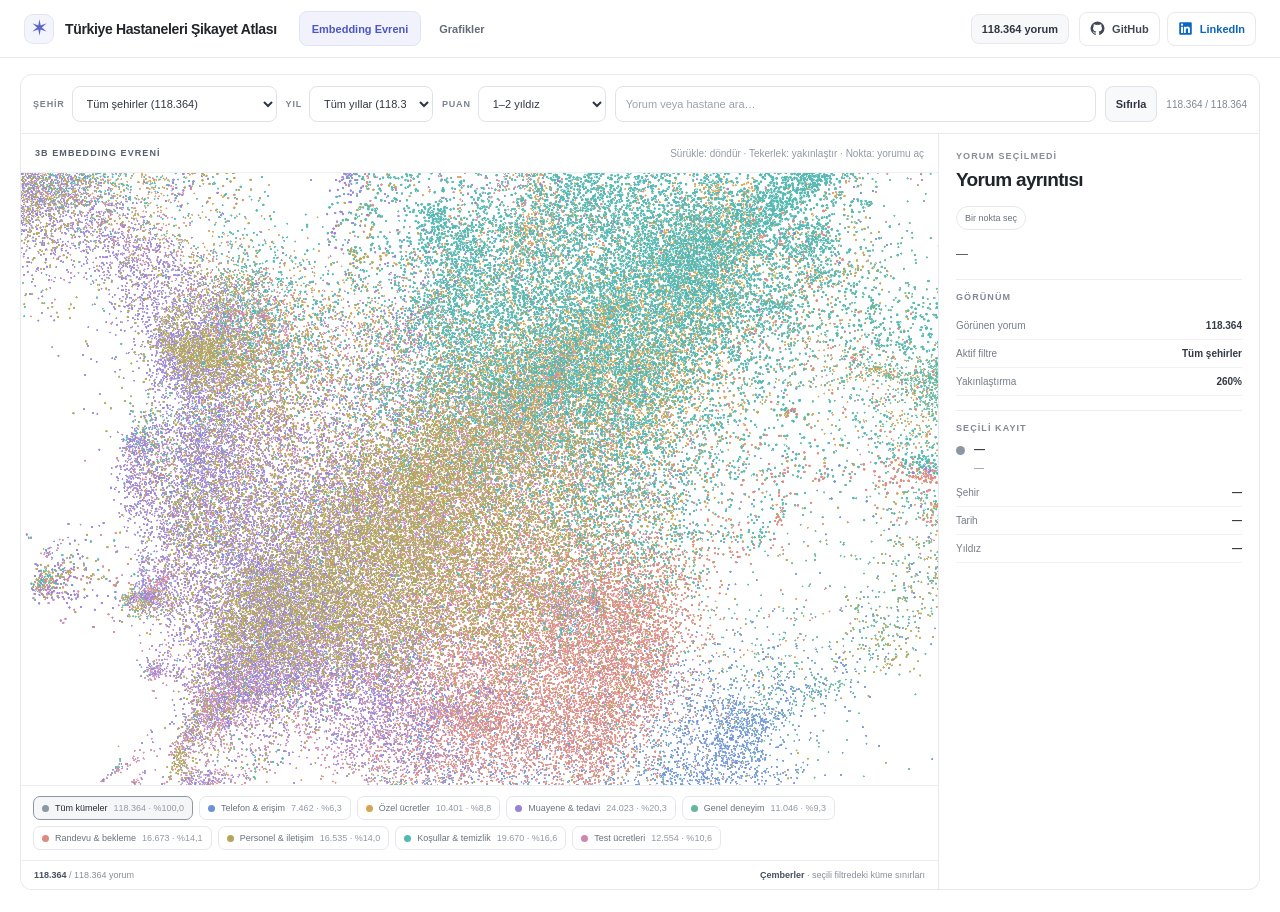
==== commit eafcbc69: "feat: rename brand and exclude external city records" ====
--- a/index.html
+++ b/index.html
@@ -4,7 +4,7 @@
 <meta charset="utf-8">
 <meta name="viewport" content="width=device-width,initial-scale=1">
 <meta name="theme-color" content="#ffffff">
-<title>Hastane Yorum Atlas&#305;</title>
+<title>T&#252;rkiye Hastaneleri &#350;ikayet Atlas&#305;</title>
 <style>
 :root{color-scheme:light;--ink:#20242b;--muted:#747d89;--line:#e7e9ee;--surface:#fff;--soft:#f8f9fb;--accent:#5865d8}
 *{box-sizing:border-box}html,body{margin:0;min-height:100%;background:#fff;color:var(--ink);font-family:Inter,-apple-system,BlinkMacSystemFont,"Segoe UI",Arial,sans-serif;font-size:13px}body{overflow-x:hidden}
@@ -24,7 +24,7 @@
 <link rel="stylesheet" href="./site-nav.css">
 </head>
 <body>
-<header class="topbar"><div class="brand"><span class="brand-mark">&#10038;</span><span>Hastane Yorum Atlas&#305;</span></div><nav class="page-nav" aria-label="Ana gezinme"><a class="page-link is-active" href="./index.html" aria-current="page">Embedding Evreni</a><a class="page-link" href="./grafikler.html">Grafikler</a></nav><div class="topright"><span class="context">3B anlamsal g&#246;r&#252;n&#252;m</span><span class="count-badge">119.427 yorum</span><nav class="social-links" aria-label="Sosyal profiller"><a class="social-link" href="https://github.com/mo-tunn/" target="_blank" rel="noopener noreferrer" aria-label="GitHub profilim (yeni sekmede a&#231;&#305;l&#305;r)"><svg viewBox="0 0 24 24" aria-hidden="true" fill="currentColor"><path d="M12 .9a11.1 11.1 0 0 0-3.51 21.63c.56.1.76-.24.76-.54v-2.08c-3.1.67-3.76-1.32-3.76-1.32-.5-1.29-1.24-1.63-1.24-1.63-1.02-.7.08-.69.08-.69 1.13.08 1.73 1.16 1.73 1.16 1 1.71 2.62 1.22 3.26.93.1-.73.4-1.22.71-1.5-2.48-.28-5.09-1.24-5.09-5.52 0-1.22.44-2.22 1.16-3-.12-.29-.5-1.42.11-2.95 0 0 .95-.3 3.05 1.15a10.6 10.6 0 0 1 5.55 0c2.1-1.45 3.05-1.15 3.05-1.15.61 1.53.23 2.66.11 2.95.72.78 1.16 1.78 1.16 3 0 4.29-2.62 5.24-5.11 5.51.4.35.76 1.03.76 2.08v3.06c0 .3.2.65.77.54A11.1 11.1 0 0 0 12 .9Z"/></svg><span>GitHub</span></a><a class="social-link linkedin" href="https://www.linkedin.com/in/metehan-kizilcik/" target="_blank" rel="noopener noreferrer" aria-label="LinkedIn profilim (yeni sekmede a&#231;&#305;l&#305;r)"><svg viewBox="0 0 24 24" aria-hidden="true" fill="currentColor"><path d="M20.45 2H3.55A1.55 1.55 0 0 0 2 3.55v16.9A1.55 1.55 0 0 0 3.55 22h16.9A1.55 1.55 0 0 0 22 20.45V3.55A1.55 1.55 0 0 0 20.45 2ZM8 19H4.9V9H8ZM6.45 7.63a1.8 1.8 0 1 1 .02-3.6 1.8 1.8 0 0 1-.02 3.6ZM19.1 19H16v-4.87c0-1.16-.02-2.65-1.62-2.65-1.62 0-1.87 1.26-1.87 2.57V19H9.4V9h2.98v1.37h.04a3.27 3.27 0 0 1 2.94-1.62c3.15 0 3.74 2.07 3.74 4.77Z"/></svg><span>LinkedIn</span></a></nav></div></header>
+<header class="topbar"><div class="brand"><span class="brand-mark">&#10038;</span><span>T&#252;rkiye Hastaneleri &#350;ikayet Atlas&#305;</span></div><nav class="page-nav" aria-label="Ana gezinme"><a class="page-link is-active" href="./index.html" aria-current="page">Embedding Evreni</a><a class="page-link" href="./grafikler.html">Grafikler</a></nav><div class="topright"><span class="context">3B anlamsal g&#246;r&#252;n&#252;m</span><span class="count-badge">119.427 yorum</span><nav class="social-links" aria-label="Sosyal profiller"><a class="social-link" href="https://github.com/mo-tunn/" target="_blank" rel="noopener noreferrer" aria-label="GitHub profilim (yeni sekmede a&#231;&#305;l&#305;r)"><svg viewBox="0 0 24 24" aria-hidden="true" fill="currentColor"><path d="M12 .9a11.1 11.1 0 0 0-3.51 21.63c.56.1.76-.24.76-.54v-2.08c-3.1.67-3.76-1.32-3.76-1.32-.5-1.29-1.24-1.63-1.24-1.63-1.02-.7.08-.69.08-.69 1.13.08 1.73 1.16 1.73 1.16 1 1.71 2.62 1.22 3.26.93.1-.73.4-1.22.71-1.5-2.48-.28-5.09-1.24-5.09-5.52 0-1.22.44-2.22 1.16-3-.12-.29-.5-1.42.11-2.95 0 0 .95-.3 3.05 1.15a10.6 10.6 0 0 1 5.55 0c2.1-1.45 3.05-1.15 3.05-1.15.61 1.53.23 2.66.11 2.95.72.78 1.16 1.78 1.16 3 0 4.29-2.62 5.24-5.11 5.51.4.35.76 1.03.76 2.08v3.06c0 .3.2.65.77.54A11.1 11.1 0 0 0 12 .9Z"/></svg><span>GitHub</span></a><a class="social-link linkedin" href="https://www.linkedin.com/in/metehan-kizilcik/" target="_blank" rel="noopener noreferrer" aria-label="LinkedIn profilim (yeni sekmede a&#231;&#305;l&#305;r)"><svg viewBox="0 0 24 24" aria-hidden="true" fill="currentColor"><path d="M20.45 2H3.55A1.55 1.55 0 0 0 2 3.55v16.9A1.55 1.55 0 0 0 3.55 22h16.9A1.55 1.55 0 0 0 22 20.45V3.55A1.55 1.55 0 0 0 20.45 2ZM8 19H4.9V9H8ZM6.45 7.63a1.8 1.8 0 1 1 .02-3.6 1.8 1.8 0 0 1-.02 3.6ZM19.1 19H16v-4.87c0-1.16-.02-2.65-1.62-2.65-1.62 0-1.87 1.26-1.87 2.57V19H9.4V9h2.98v1.37h.04a3.27 3.27 0 0 1 2.94-1.62c3.15 0 3.74 2.07 3.74 4.77Z"/></svg><span>LinkedIn</span></a></nav></div></header>
 <main>
 <section class="toolbar" aria-label="Filtreler">
  <div class="control city-control"><label for="citySelect">&#350;ehir</label><select id="citySelect"><option value="-1">T&#252;m &#351;ehirler</option></select></div>
@@ -87,10 +87,10 @@
  const response=await fetch('./review-universe.json.gz',{cache:'no-store'});if(!response.ok)throw new Error('Yorum verisi yuklenemedi (HTTP '+response.status+').');if(!('DecompressionStream'in window))throw new Error('Bu tarayici sikistirilmis veriyi acamiyor.');
  const stream=response.body.pipeThrough(new DecompressionStream('gzip'));const raw=await new Response(stream).text();setLoading('Noktalar hazirlaniyor...','3B koordinatlar ve filtreler baglaniyor');data=JSON.parse(raw);
  if(data.dimensions!==3||data.points.some(p=>p.length!==9))throw new Error('3B koordinat dosyasi henuz hazir degil. Sayfayi yenile.');
-  points=data.points;places=data.places;cities=data.cities;topics=data.topics;reviewYears=new Int16Array(points.length);screenXY=new Float32Array(points.length*2);screenDepth=new Float32Array(points.length);positions=new Float32Array(points.length*3);
+  places=data.places;cities=data.cities;topics=data.topics;const cityCharMap={};cityCharMap[String.fromCharCode(305)]='i';cityCharMap[String.fromCharCode(252)]='u';cityCharMap[String.fromCharCode(351)]='s';cityCharMap[String.fromCharCode(246)]='o';cityCharMap[String.fromCharCode(231)]='c';cityCharMap[String.fromCharCode(287)]='g';const normalizeCity=s=>Array.from(String(s||'').toLocaleLowerCase('tr-TR')).map(c=>cityCharMap[c]||c).join('');const excludedCityIds=new Set(cities.filter(c=>normalizeCity(c.name).includes('turkiye disi')).map(c=>Number(c.id)));points=data.points.filter(p=>!excludedCityIds.has(Number(p[4])));data.count=points.length;document.querySelectorAll('.count-badge').forEach(el=>el.textContent=compact(points.length)+' yorum');reviewYears=new Int16Array(points.length);screenXY=new Float32Array(points.length*2);screenDepth=new Float32Array(points.length);positions=new Float32Array(points.length*3);
  let sum=[0,0,0];for(const p of points){sum[0]+=p[0];sum[1]+=p[1];sum[2]+=p[2]}const mean=sum.map(v=>v/points.length);let sq=[0,0,0];for(const p of points)for(let a=0;a<3;a++)sq[a]+=(p[a]-mean[a])**2;const sd=sq.map(v=>Math.sqrt(v/points.length));const scale=Math.max(...sd);
  let radii=new Float32Array(points.length);for(let i=0;i<points.length;i++){const p=points[i];let x=(p[0]-mean[0])/scale,y=(p[1]-mean[1])/scale,z=(p[2]-mean[2])/scale;positions[i*3]=x;positions[i*3+1]=y;positions[i*3+2]=z;radii[i]=Math.hypot(x,y,z)}radii.sort();const r90=radii[Math.floor((radii.length-1)*.90)];const factor=1.3/Math.max(r90,1e-5);for(let i=0;i<positions.length;i++)positions[i]*=factor;
-  $('citySelect').innerHTML='<option value="-1">T&#252;m &#351;ehirler ('+compact(data.count)+')</option>'+cities.map(c=>'<option value="'+c.id+'">'+esc(c.name)+' &middot; '+compact(c.count)+'</option>').join('');
+  $('citySelect').innerHTML='<option value="-1">T&#252;m &#351;ehirler ('+compact(data.count)+')</option>'+cities.filter(c=>!excludedCityIds.has(Number(c.id))).map(c=>'<option value="'+c.id+'">'+esc(c.name)+' &middot; '+compact(c.count)+'</option>').join('');
   const yearCounts=new Map();for(let i=0;i<points.length;i++){const year=new Date(Date.UTC(2000,0,1)+Number(points[i][6])*86400000).getUTCFullYear();reviewYears[i]=year;yearCounts.set(year,(yearCounts.get(year)||0)+1)}$('yearSelect').innerHTML='<option value="-1">T&#252;m y&#305;llar ('+compact(points.length)+')</option>'+Array.from(yearCounts.keys()).sort((a,b)=>b-a).map(y=>'<option value="'+y+'">'+y+' ('+compact(yearCounts.get(y))+')</option>').join('');
   $('topicLegend').innerHTML='<button type="button" class="legend-btn" data-topic="-1" aria-pressed="true" style="--topic-color:#8f96a3"><i class="legend-swatch"></i>T&#252;m k&#252;meler <small></small></button>'+topics.map((t,i)=>'<button type="button" class="legend-btn" data-topic="'+t.id+'" aria-pressed="false" style="--topic-color:'+COLORS[i]+'"><i class="legend-swatch"></i>'+esc(t.short)+' <small></small></button>').join('');
  $('topicLegend').querySelectorAll('[data-topic]').forEach(b=>b.addEventListener('click',()=>{topicFilter=Number(b.dataset.topic);selectedPoint=-1;showDefaultDetail();rebuildVisible()}));
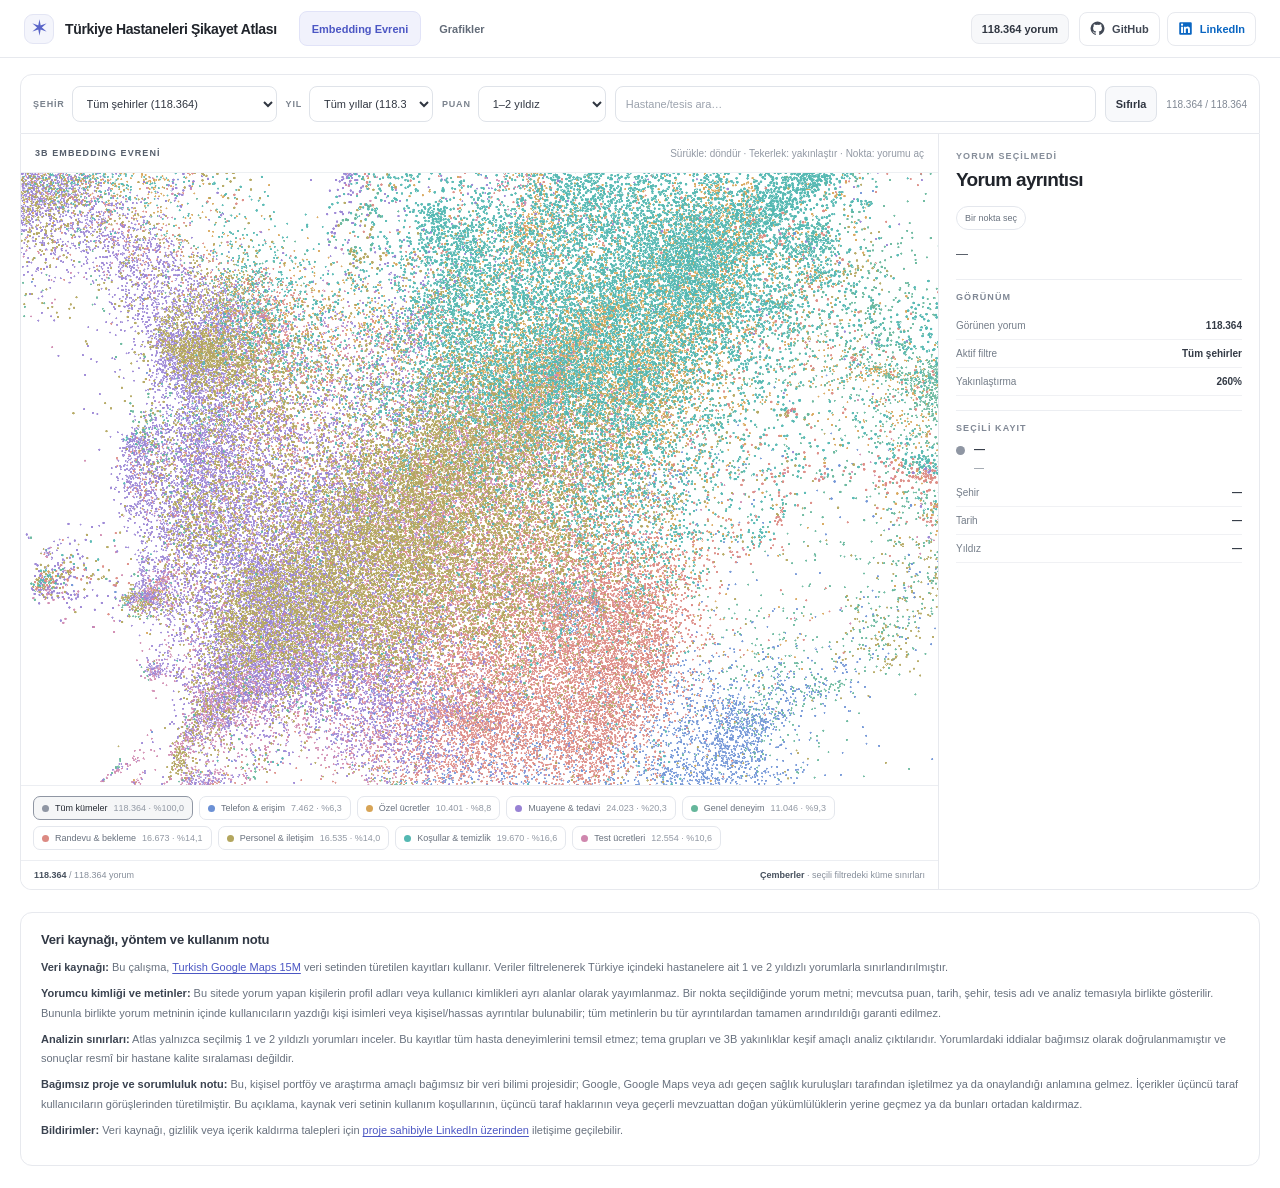
==== commit 85d5754d: "feat: serve reviews on demand and document data source" ====
--- a/index.html
+++ b/index.html
@@ -30,7 +30,7 @@
  <div class="control city-control"><label for="citySelect">&#350;ehir</label><select id="citySelect"><option value="-1">T&#252;m &#351;ehirler</option></select></div>
  <div class="control year-control"><label for="yearSelect">Y&#305;l</label><select id="yearSelect"><option value="-1">T&#252;m y&#305;llar</option></select></div>
  <div class="control rating-control"><label for="ratingSelect">Puan</label><select id="ratingSelect"><option value="0">1&#8211;2 y&#305;ld&#305;z</option><option value="1">Sadece 1 y&#305;ld&#305;z</option><option value="2">Sadece 2 y&#305;ld&#305;z</option></select></div>
- <div class="control search-control"><input class="search-input" id="textSearch" type="search" placeholder="Yorum veya hastane ara&#8230;" aria-label="Yorum veya hastane ara"></div>
+ <div class="control search-control"><input class="search-input" id="textSearch" type="search" placeholder="Hastane/tesis ara…" aria-label="Hastane veya tesis adı ara"></div>
  <button class="small-btn" id="resetView" type="button">S&#305;f&#305;rla</button><span class="filter-count" id="filterCount">119.427 yorum</span>
 </section>
 <section class="workspace">
@@ -49,6 +49,15 @@
    <div class="metric-row"><span>&#350;ehir</span><strong id="detailCity">&#8212;</strong></div><div class="metric-row"><span>Tarih</span><strong id="detailDate">&#8212;</strong></div><div class="metric-row"><span>Y&#305;ld&#305;z</span><strong id="detailRating">&#8212;</strong></div>
   </div>
  </aside>
+</section>
+
+<section class="source-disclosure" aria-labelledby="sourceDisclosureTitle">
+  <h2 id="sourceDisclosureTitle">Veri kaynağı, yöntem ve kullanım notu</h2>
+  <p><strong>Veri kaynağı:</strong> Bu çalışma, <a href="https://huggingface.co/datasets/opdullah/turkish-google-maps-15M" target="_blank" rel="noopener noreferrer">Turkish Google Maps 15M</a> veri setinden türetilen kayıtları kullanır. Veriler filtrelenerek Türkiye içindeki hastanelere ait 1 ve 2 yıldızlı yorumlarla sınırlandırılmıştır.</p>
+  <p><strong>Yorumcu kimliği ve metinler:</strong> Bu sitede yorum yapan kişilerin profil adları veya kullanıcı kimlikleri ayrı alanlar olarak yayımlanmaz. Bir nokta seçildiğinde yorum metni; mevcutsa puan, tarih, şehir, tesis adı ve analiz temasıyla birlikte gösterilir. Bununla birlikte yorum metninin içinde kullanıcıların yazdığı kişi isimleri veya kişisel/hassas ayrıntılar bulunabilir; tüm metinlerin bu tür ayrıntılardan tamamen arındırıldığı garanti edilmez.</p>
+  <p><strong>Analizin sınırları:</strong> Atlas yalnızca seçilmiş 1 ve 2 yıldızlı yorumları inceler. Bu kayıtlar tüm hasta deneyimlerini temsil etmez; tema grupları ve 3B yakınlıklar keşif amaçlı analiz çıktılarıdır. Yorumlardaki iddialar bağımsız olarak doğrulanmamıştır ve sonuçlar resmî bir hastane kalite sıralaması değildir.</p>
+  <p><strong>Bağımsız proje ve sorumluluk notu:</strong> Bu, kişisel portföy ve araştırma amaçlı bağımsız bir veri bilimi projesidir; Google, Google Maps veya adı geçen sağlık kuruluşları tarafından işletilmez ya da onaylandığı anlamına gelmez. İçerikler üçüncü taraf kullanıcıların görüşlerinden türetilmiştir. Bu açıklama, kaynak veri setinin kullanım koşullarının, üçüncü taraf haklarının veya geçerli mevzuattan doğan yükümlülüklerin yerine geçmez ya da bunları ortadan kaldırmaz.</p>
+  <p><strong>Bildirimler:</strong> Veri kaynağı, gizlilik veya içerik kaldırma talepleri için <a href="https://www.linkedin.com/in/metehan-kizilcik/" target="_blank" rel="noopener noreferrer">proje sahibiyle LinkedIn üzerinden</a> iletişime geçilebilir.</p>
 </section>
 </main>
 <script>
@@ -124,8 +133,8 @@
  emit(isSelected?19:14,[0.98,0.99,1.0],2);
  emit(isSelected?5.2:4.1,[1.0,1.0,1.0],1);
 }
-function rebuildVisible(){if(!data)return;const ids=[],topicCounts=new Uint32Array(topics.length),terms=searchTerm?searchTerm.toLocaleLowerCase('tr-TR'):'';let baseN=0;for(let i=0;i<points.length;i++){const p=points[i];if(cityFilter>=0&&p[4]!==cityFilter)continue;if(yearFilter>=0&&reviewYears[i]!==yearFilter)continue;if(ratingFilter>0&&p[5]!==ratingFilter)continue;if(terms&&!String(p[8]).toLocaleLowerCase('tr-TR').includes(terms)&&!(places[p[7]]?.name||'').toLocaleLowerCase('tr-TR').includes(terms))continue;baseN++;if(p[3]>=0&&p[3]<topicCounts.length)topicCounts[p[3]]++;if(topicFilter>=0&&p[3]!==topicFilter)continue;ids.push(i)}visible=Int32Array.from(ids);visibleN=visible.length;makeBuffers();if(hoveredPoint>=0&&!isVisible(hoveredPoint))hoveredPoint=-1;renderFilters(topicCounts,baseN);draw();if(selectedPoint>=0&&!isVisible(selectedPoint)){selectedPoint=-1;showDefaultDetail()}}
-function isVisible(i){const p=points[i];return(cityFilter<0||p[4]===cityFilter)&&(yearFilter<0||reviewYears[i]===yearFilter)&&(topicFilter<0||p[3]===topicFilter)&&(!ratingFilter||p[5]===ratingFilter)&&(!searchTerm||(String(p[8]).toLocaleLowerCase('tr-TR').includes(searchTerm.toLocaleLowerCase('tr-TR'))||(places[p[7]]?.name||'').toLocaleLowerCase('tr-TR').includes(searchTerm.toLocaleLowerCase('tr-TR'))))}
+function rebuildVisible(){if(!data)return;const ids=[],topicCounts=new Uint32Array(topics.length),terms=searchTerm?searchTerm.toLocaleLowerCase('tr-TR'):'';let baseN=0;for(let i=0;i<points.length;i++){const p=points[i];if(cityFilter>=0&&p[4]!==cityFilter)continue;if(yearFilter>=0&&reviewYears[i]!==yearFilter)continue;if(ratingFilter>0&&p[5]!==ratingFilter)continue;if(terms&&!(places[p[7]]?.name||'').toLocaleLowerCase('tr-TR').includes(terms))continue;baseN++;if(p[3]>=0&&p[3]<topicCounts.length)topicCounts[p[3]]++;if(topicFilter>=0&&p[3]!==topicFilter)continue;ids.push(i)}visible=Int32Array.from(ids);visibleN=visible.length;makeBuffers();if(hoveredPoint>=0&&!isVisible(hoveredPoint))hoveredPoint=-1;renderFilters(topicCounts,baseN);draw();if(selectedPoint>=0&&!isVisible(selectedPoint)){selectedPoint=-1;showDefaultDetail()}}
+function isVisible(i){const p=points[i];return(cityFilter<0||p[4]===cityFilter)&&(yearFilter<0||reviewYears[i]===yearFilter)&&(topicFilter<0||p[3]===topicFilter)&&(!ratingFilter||p[5]===ratingFilter)&&(!searchTerm||(places[p[7]]?.name||'').toLocaleLowerCase('tr-TR').includes(searchTerm.toLocaleLowerCase('tr-TR')))}
 function renderFilters(topicCounts,baseN){if(topicCounts){renderFilters.lastCounts=topicCounts;renderFilters.lastBaseN=baseN}topicCounts=topicCounts||renderFilters.lastCounts||new Uint32Array(topics.length);baseN=baseN??renderFilters.lastBaseN??points.length;
  $('topicLegend').querySelectorAll('[data-topic]').forEach(b=>{const id=Number(b.dataset.topic);b.setAttribute('aria-pressed',String(id===topicFilter));const count=id<0?baseN:(topicCounts[id]||0),share=baseN?count/baseN*100:0,small=b.querySelector('small');if(small)small.textContent=compact(count)+' · %'+share.toLocaleString('tr-TR',{minimumFractionDigits:1,maximumFractionDigits:1})});
  $('filterCount').textContent=compact(visibleN)+' / '+compact(points.length);$('visibleMetric').textContent=compact(visibleN);
@@ -133,13 +142,30 @@
  $('zoomMetric').textContent=Math.round(zoom*100)+'%';$('visibleSummary').innerHTML='<strong>'+compact(visibleN)+'</strong> / '+compact(points.length)+' yorum';
 }
 function nearestAt(x,y){const gx=Math.floor(x/gridCell),gy=Math.floor(y/gridCell);let best=-1,bd=19*19,bdepth=Infinity;for(let dy=-1;dy<=1;dy++)for(let dx=-1;dx<=1;dx++){const a=spatial.get((gy+dy)*gridCols+(gx+dx));if(!a)continue;for(const i of a){const dx=screenXY[i*2]-x,dy=screenXY[i*2+1]-y,d=dx*dx+dy*dy,dep=screenDepth[i];if(d<bd||(d===bd&&dep<bdepth)){bd=d;best=i;bdepth=dep}}}return best}
-function showPoint(i){if(i<0||!points[i])return;selectedPoint=i;const p=points[i],place=places[p[7]]||{name:'Tesis bilgisi yok'},city=cities[p[4]]?.name||CITY_UNKNOWN,topic=topics[p[3]];$('detailKicker').textContent='YORUM KAYDI';$('detailTitle').textContent=topic.label;$('detailMeta').innerHTML='<span class="meta-pill rating-pill">'+String.fromCharCode(9733).repeat(p[5])+' &#183; '+p[5]+'/5</span><span class="meta-pill">'+esc(city)+'</span><span class="meta-pill">'+esc(dateFromDay(p[6]))+'</span>';$('detailText').textContent=p[8]||'(Yorum metni yok.)';$('detailPlace').textContent=place.name||'Tesis bilinmiyor';$('detailCluster').textContent=topic.label;$('detailColor').style.background=COLORS[p[3]];$('detailDate').textContent=dateFromDay(p[6]);$('detailCity').textContent=city;$('detailRating').textContent=p[5]+'/5';draw()}
-function showDefaultDetail(){$('detailKicker').textContent='YORUM SE'+U(199,304)+'LMED'+U(304);$('detailTitle').textContent='Yorum ayr'+U(305)+'nt'+U(305)+'s'+U(305);$('detailMeta').innerHTML='<span class="meta-pill">Bir nokta se&#231;</span>';$('detailText').textContent=DASH;$('detailPlace').textContent=DASH;$('detailCluster').textContent=DASH;$('detailColor').style.background='#8f96a3';$('detailDate').textContent=DASH;$('detailCity').textContent=DASH;$('detailRating').textContent=DASH}
+let detailRequest=0;
+async function showPoint(i){
+ if(i<0||!points[i])return;
+ selectedPoint=i;const requestId=++detailRequest,p=points[i],place=places[p[7]]||{name:'Tesis bilgisi yok'},city=cities[p[4]]?.name||CITY_UNKNOWN,topic=topics[p[3]];
+ $('detailKicker').textContent='YORUM KAYDI';$('detailTitle').textContent=topic.label;
+ $('detailMeta').innerHTML='<span class="meta-pill rating-pill">'+String.fromCharCode(9733).repeat(p[5])+' &#183; '+p[5]+'/5</span><span class="meta-pill">'+esc(city)+'</span><span class="meta-pill">'+esc(dateFromDay(p[6]))+'</span>';
+ $('detailText').textContent='Yorum yükleniyor…';$('detailPlace').textContent=place.name||'Tesis bilinmiyor';$('detailCluster').textContent=topic.label;$('detailColor').style.background=COLORS[p[3]];$('detailDate').textContent=dateFromDay(p[6]);$('detailCity').textContent=city;$('detailRating').textContent=p[5]+'/5';draw();
+ try{
+  const response=await fetch('/api/review?id='+encodeURIComponent(p[8]),{cache:'no-store'});
+  const result=await response.json();
+  if(!response.ok)throw new Error(result.error||'Yorum alınamadı');
+  if(requestId!==detailRequest||selectedPoint!==i)return;
+  $('detailText').textContent=typeof result.review==='string'&&result.review?result.review:'(Yorum metni yok.)';
+ }catch(error){
+  if(requestId===detailRequest&&selectedPoint===i)$('detailText').textContent='Yorum yüklenemedi. Lütfen tekrar dene.';
+  console.error('Selected review could not be loaded:',error);
+ }
+}
+function showDefaultDetail(){detailRequest++;$('detailKicker').textContent='YORUM SE'+U(199,304)+'LMED'+U(304);$('detailTitle').textContent='Yorum ayr'+U(305)+'nt'+U(305)+'s'+U(305);$('detailMeta').innerHTML='<span class="meta-pill">Bir nokta se&#231;</span>';$('detailText').textContent=DASH;$('detailPlace').textContent=DASH;$('detailCluster').textContent=DASH;$('detailColor').style.background='#8f96a3';$('detailDate').textContent=DASH;$('detailCity').textContent=DASH;$('detailRating').textContent=DASH}
 function pointerPos(e){const r=canvas.getBoundingClientRect();return [e.clientX-r.left,e.clientY-r.top]}
 function updateTooltip(i,x,y){
  if(i<0){tooltip.style.display='none';return}
  const p=points[i],place=places[p[7]]||{name:''},topic=topics[p[3]],city=cities[p[4]]?.name||CITY_UNKNOWN;
- tooltip.innerHTML='<strong>'+esc(topic.short)+' '+U(183)+' '+p[5]+'/5</strong>'+esc(place.name)+'<br>'+esc(city)+' '+U(183)+' '+esc(dateFromDay(p[6]))+'<br>'+esc(String(p[8]).slice(0,130))+(String(p[8]).length>130?U(8230):'');
+  tooltip.innerHTML='<strong>'+esc(topic.short)+' '+U(183)+' '+p[5]+'/5</strong>'+esc(place.name)+'<br>'+esc(city)+' '+U(183)+' '+esc(dateFromDay(p[6]))+'<br><span>Yorumu görmek için tıkla</span>';
  tooltip.style.display='block';const tw=tooltip.offsetWidth,th=tooltip.offsetHeight;tooltip.style.left=Math.max(8,Math.min(width-tw-8,x+13))+'px';tooltip.style.top=Math.max(8,Math.min(height-th-8,y+13))+'px';
 }
 function resetView(){zoom=2.6;yaw=.52;pitch=-.2;panX=0;panY=0;cityFilter=-1;yearFilter=-1;ratingFilter=0;topicFilter=-1;searchTerm='';selectedPoint=-1;hoveredPoint=-1;$('citySelect').value='-1';$('yearSelect').value='-1';$('ratingSelect').value='0';$('textSearch').value='';tooltip.style.display='none';showDefaultDetail();rebuildVisible()}
--- a/site-nav.css
+++ b/site-nav.css
@@ -19,3 +19,13 @@
 @media(max-width:900px){.topbar{height:auto;min-height:58px;flex-wrap:wrap;gap:8px;padding:10px 16px}.page-nav{order:3;width:100%;justify-content:center;margin:0}.topright{margin-left:auto}}
 @media(max-width:480px){.topbar{padding:10px;gap:8px}.brand{font-size:12px;gap:7px}.brand-mark{width:28px;height:28px}.topright{gap:5px}.topright .count-badge{display:none}.social-links{gap:5px}.social-link{width:34px;min-height:34px;height:34px;padding:0}.social-link span{display:none}.page-link{padding:0 10px}}
 @media(prefers-reduced-motion:reduce){.page-link,.social-link{transition:none}}
+
+
+/* Shared source, methodology and privacy note. */
+.source-disclosure{margin:22px auto 0;padding:18px 20px;border:1px solid #e7e9ee;border-radius:12px;background:#fff;color:#68717e;font-size:11px;line-height:1.75}
+.source-disclosure h2{margin:0 0 9px;color:#303743;font-size:13px;line-height:1.4;font-weight:750;letter-spacing:-.015em}
+.source-disclosure p{margin:7px 0}
+.source-disclosure strong{color:#3b4350;font-weight:750}
+.source-disclosure a{color:#4c57c4;text-decoration:underline;text-underline-offset:2px}
+.source-disclosure a:hover{color:#313da7}
+@media(max-width:600px){.source-disclosure{margin-top:16px;padding:14px;font-size:11px}.source-disclosure h2{font-size:12px}}
